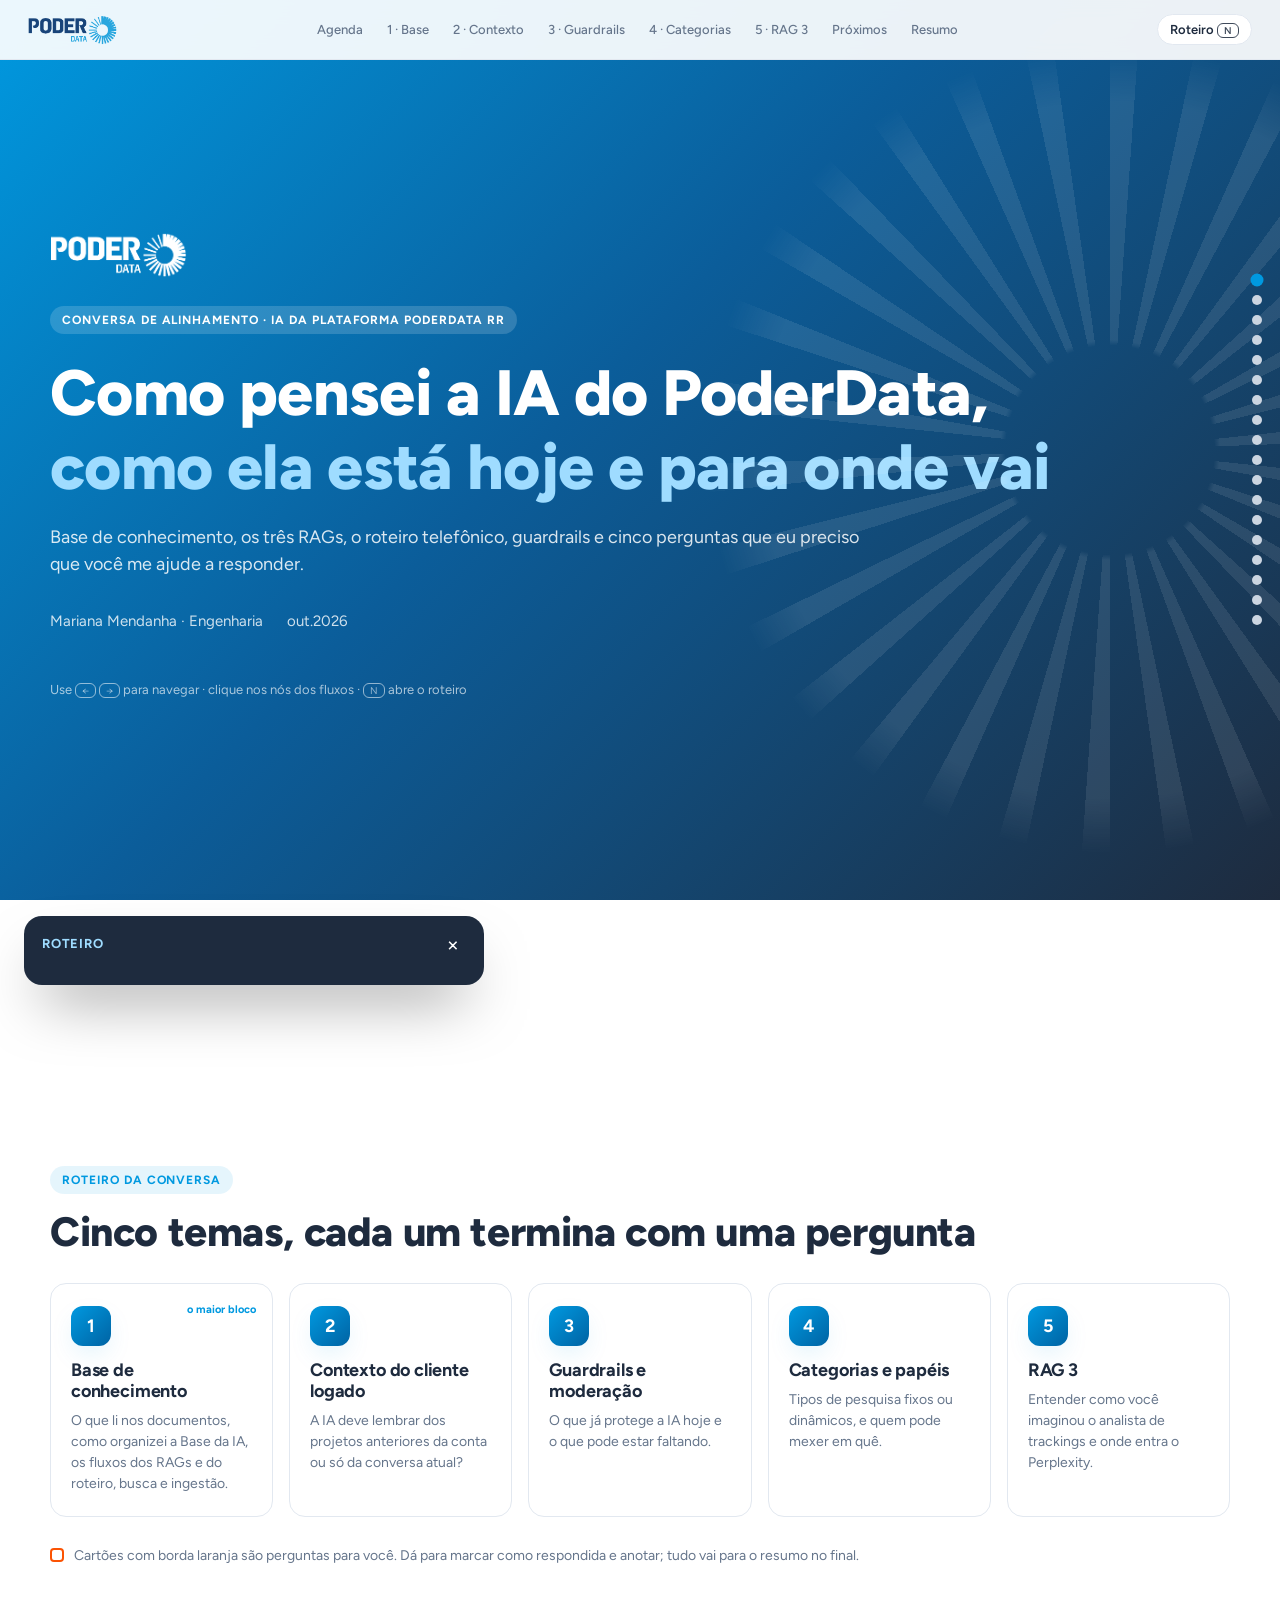
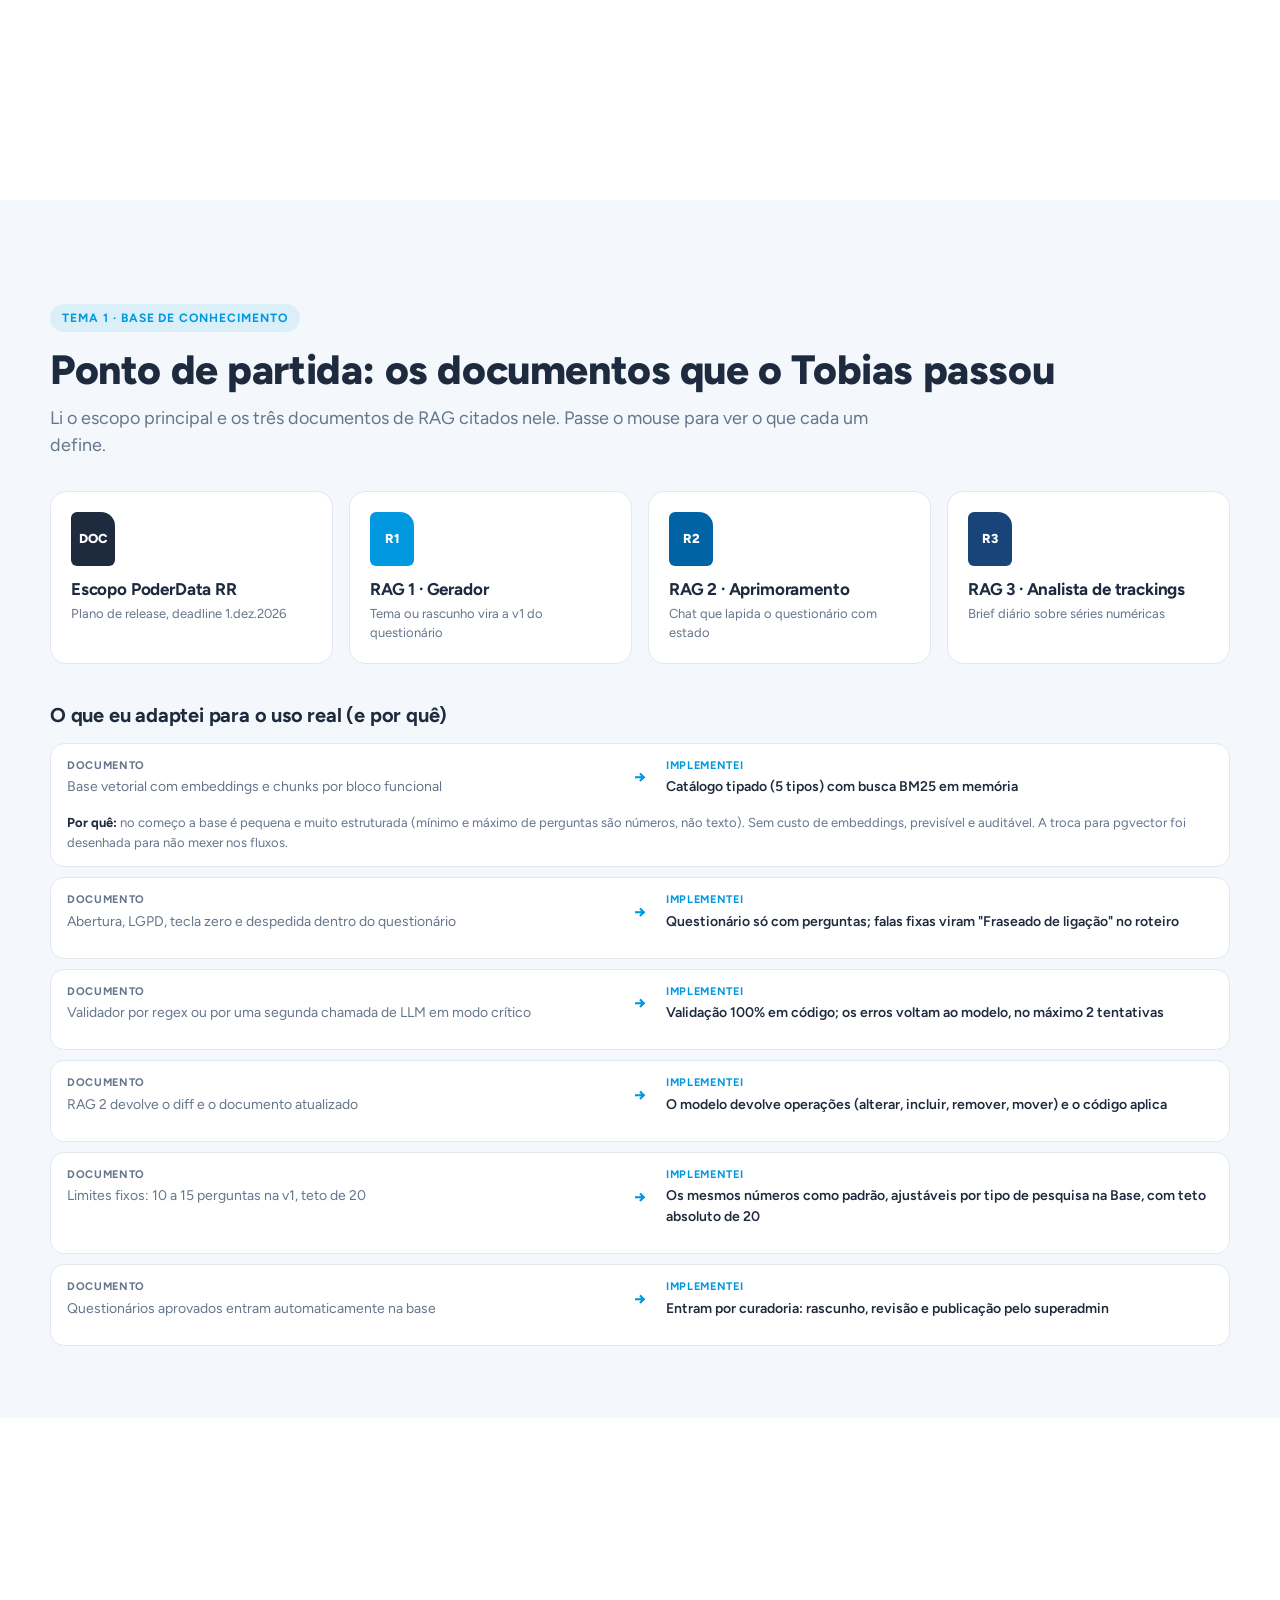
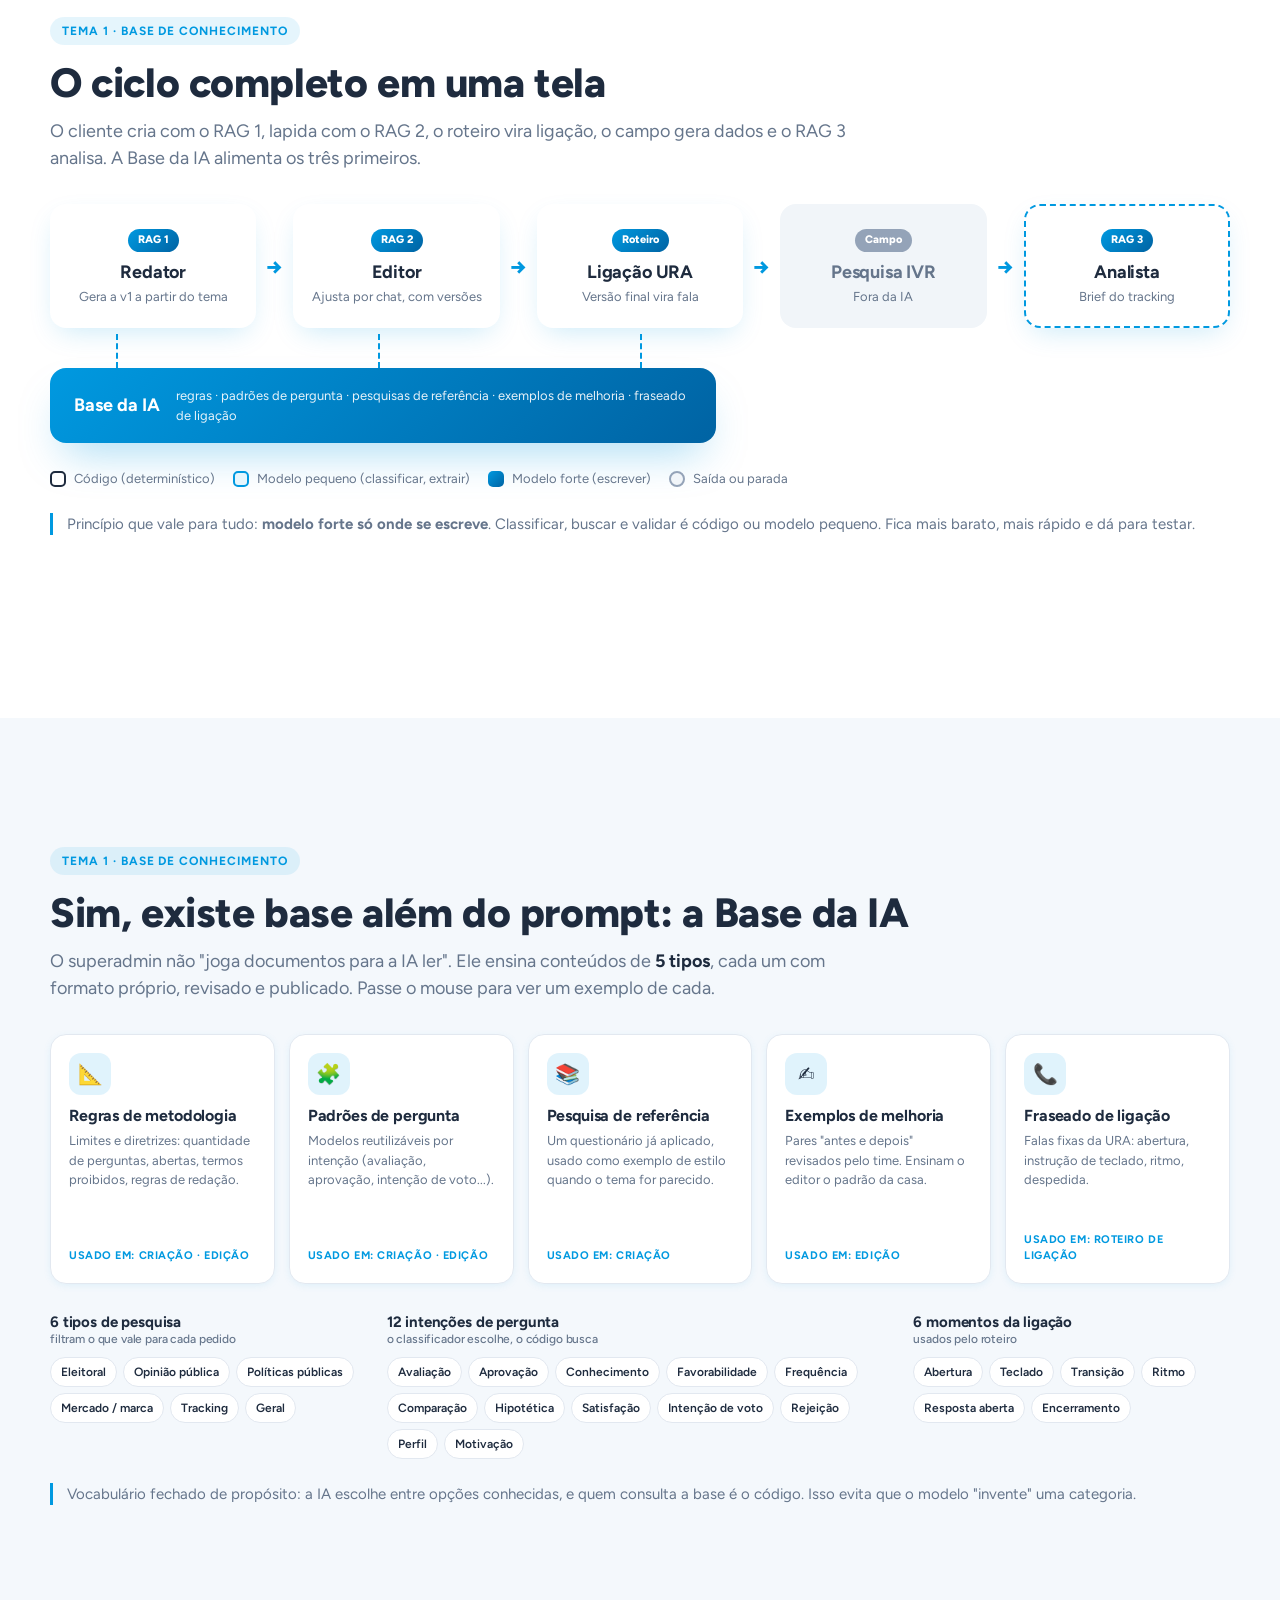
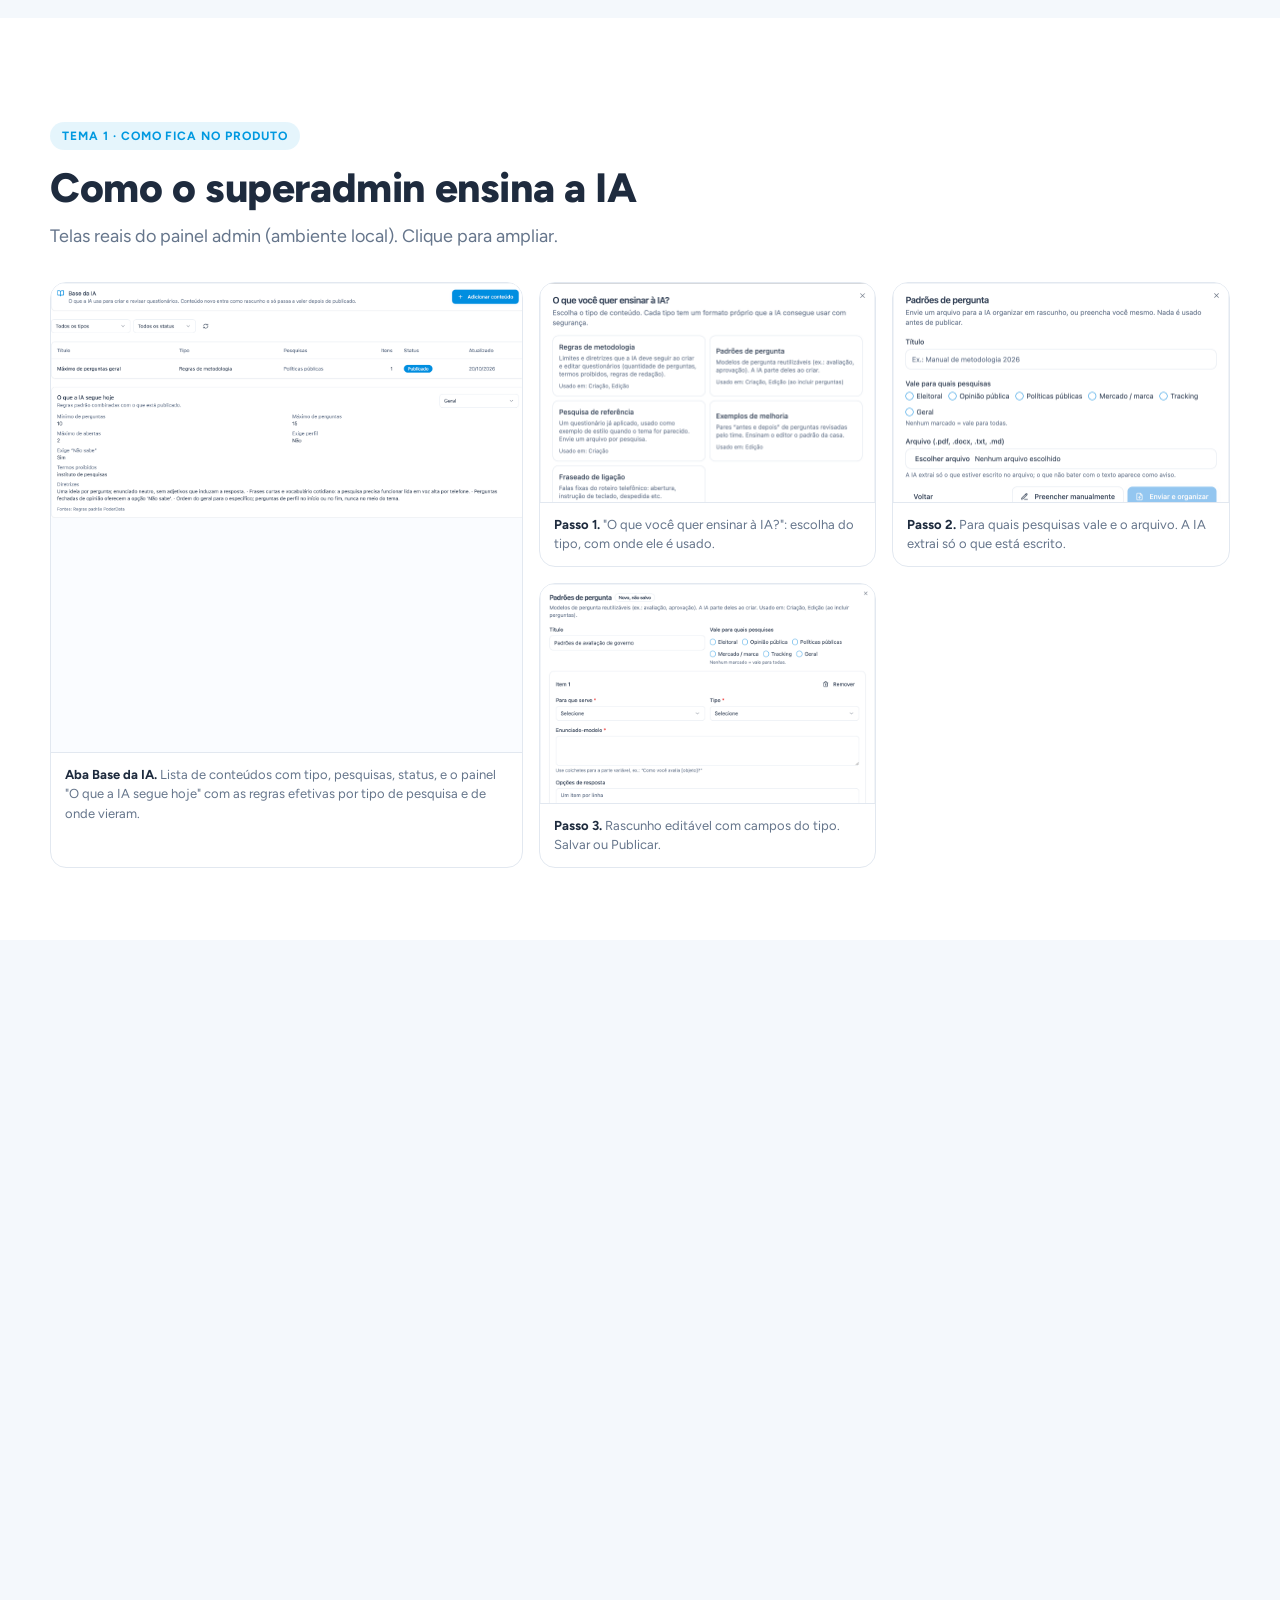
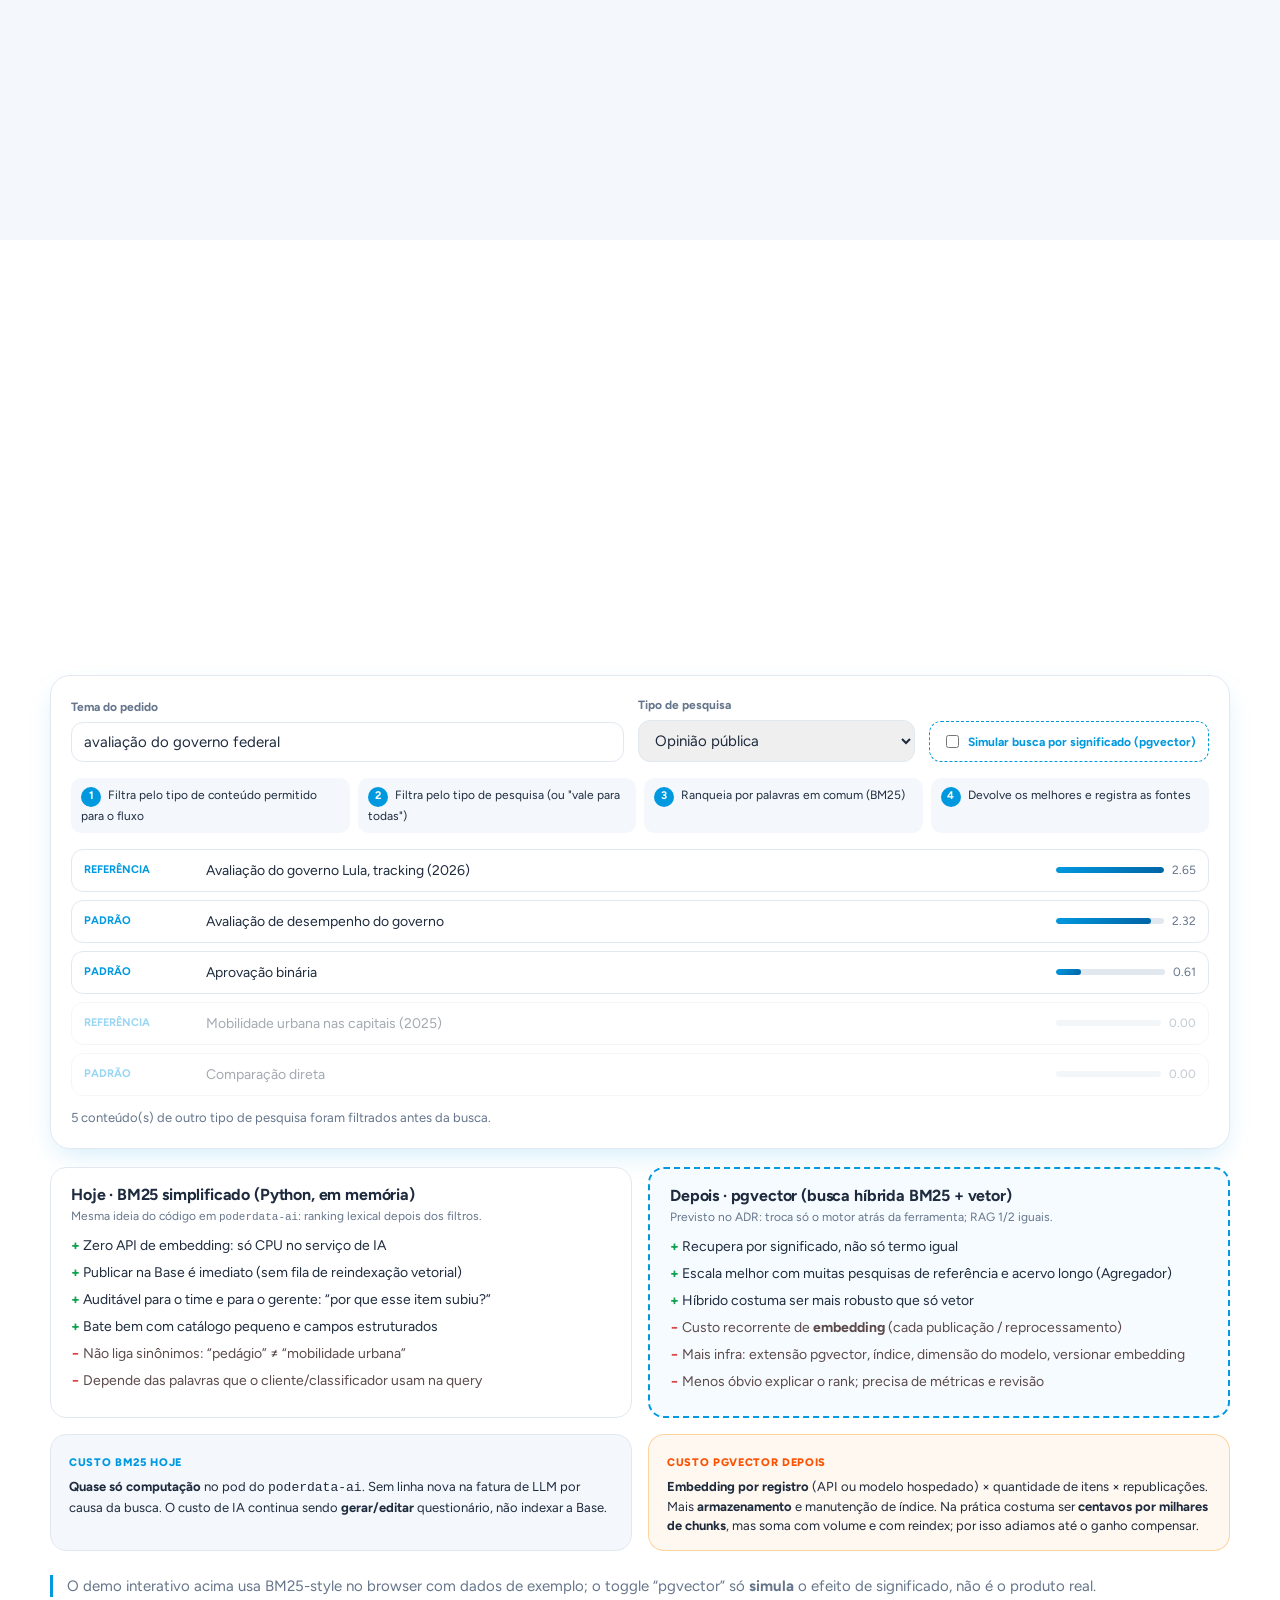
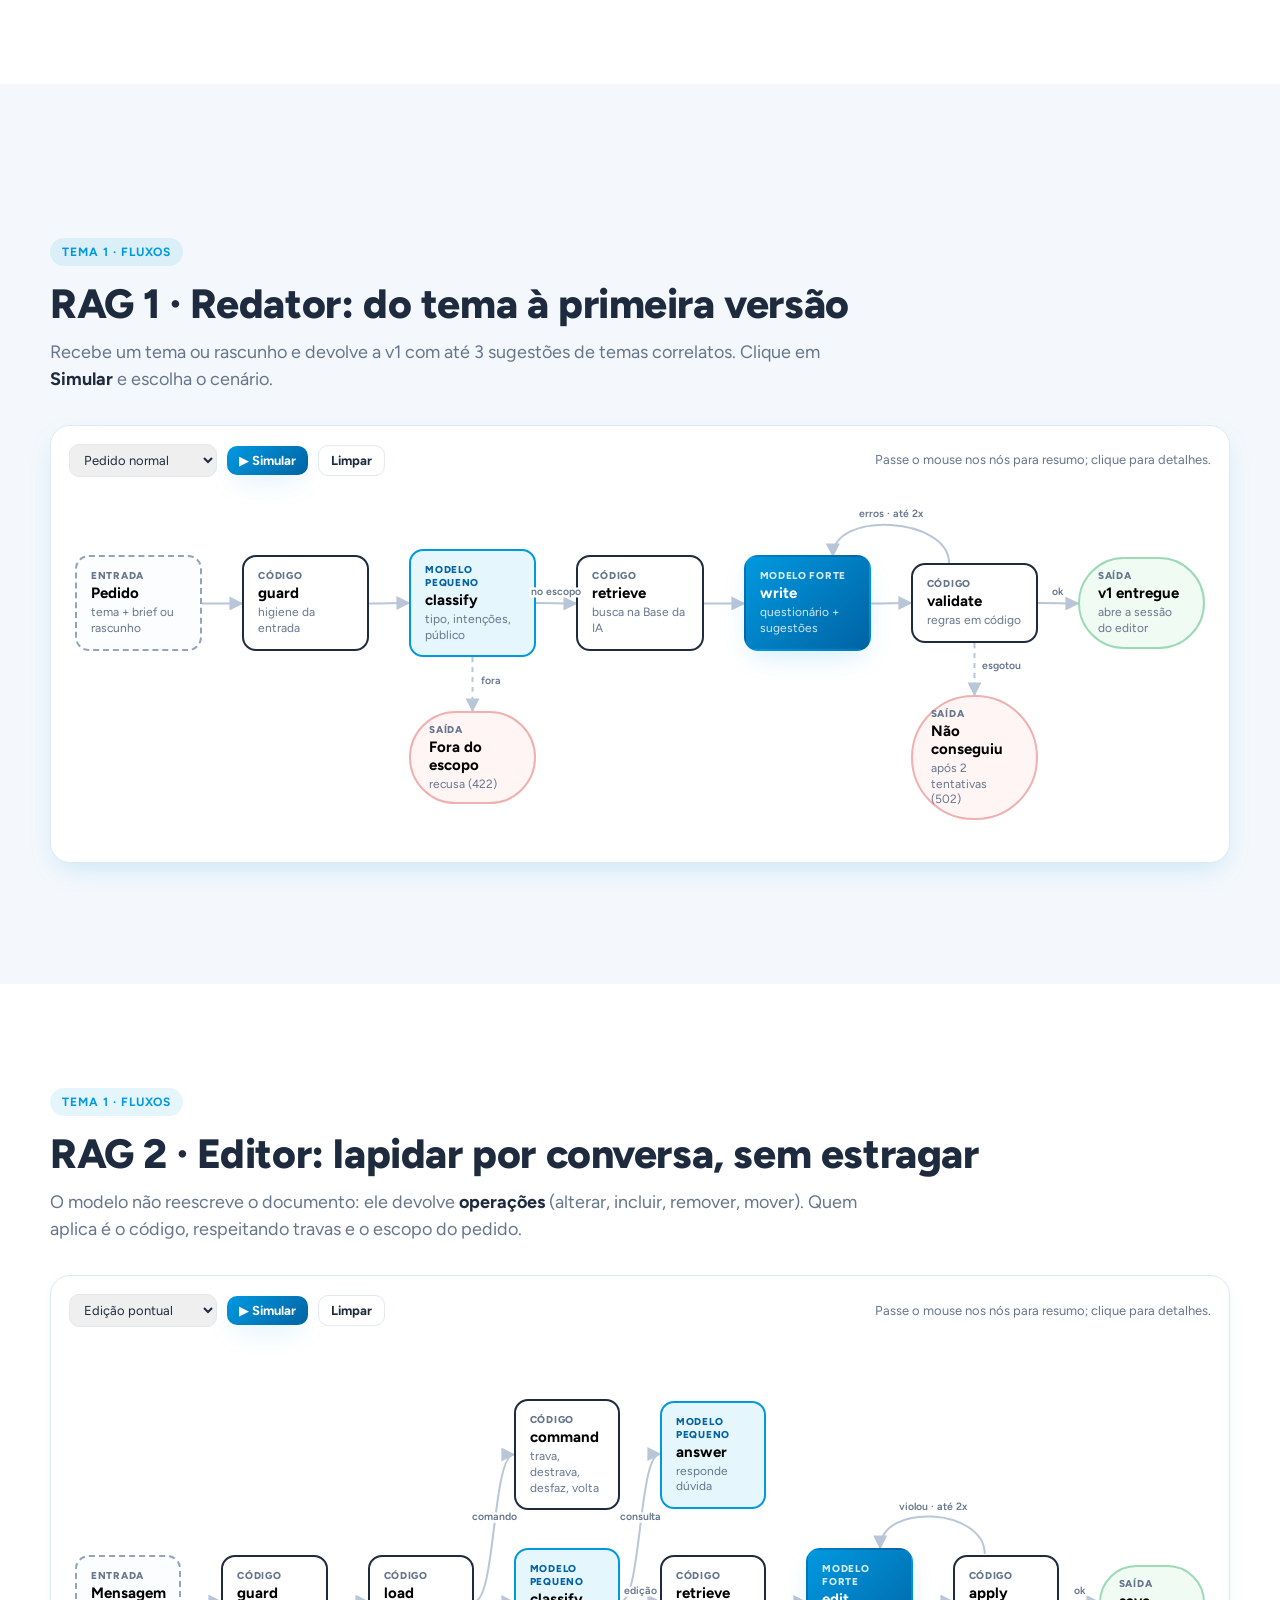
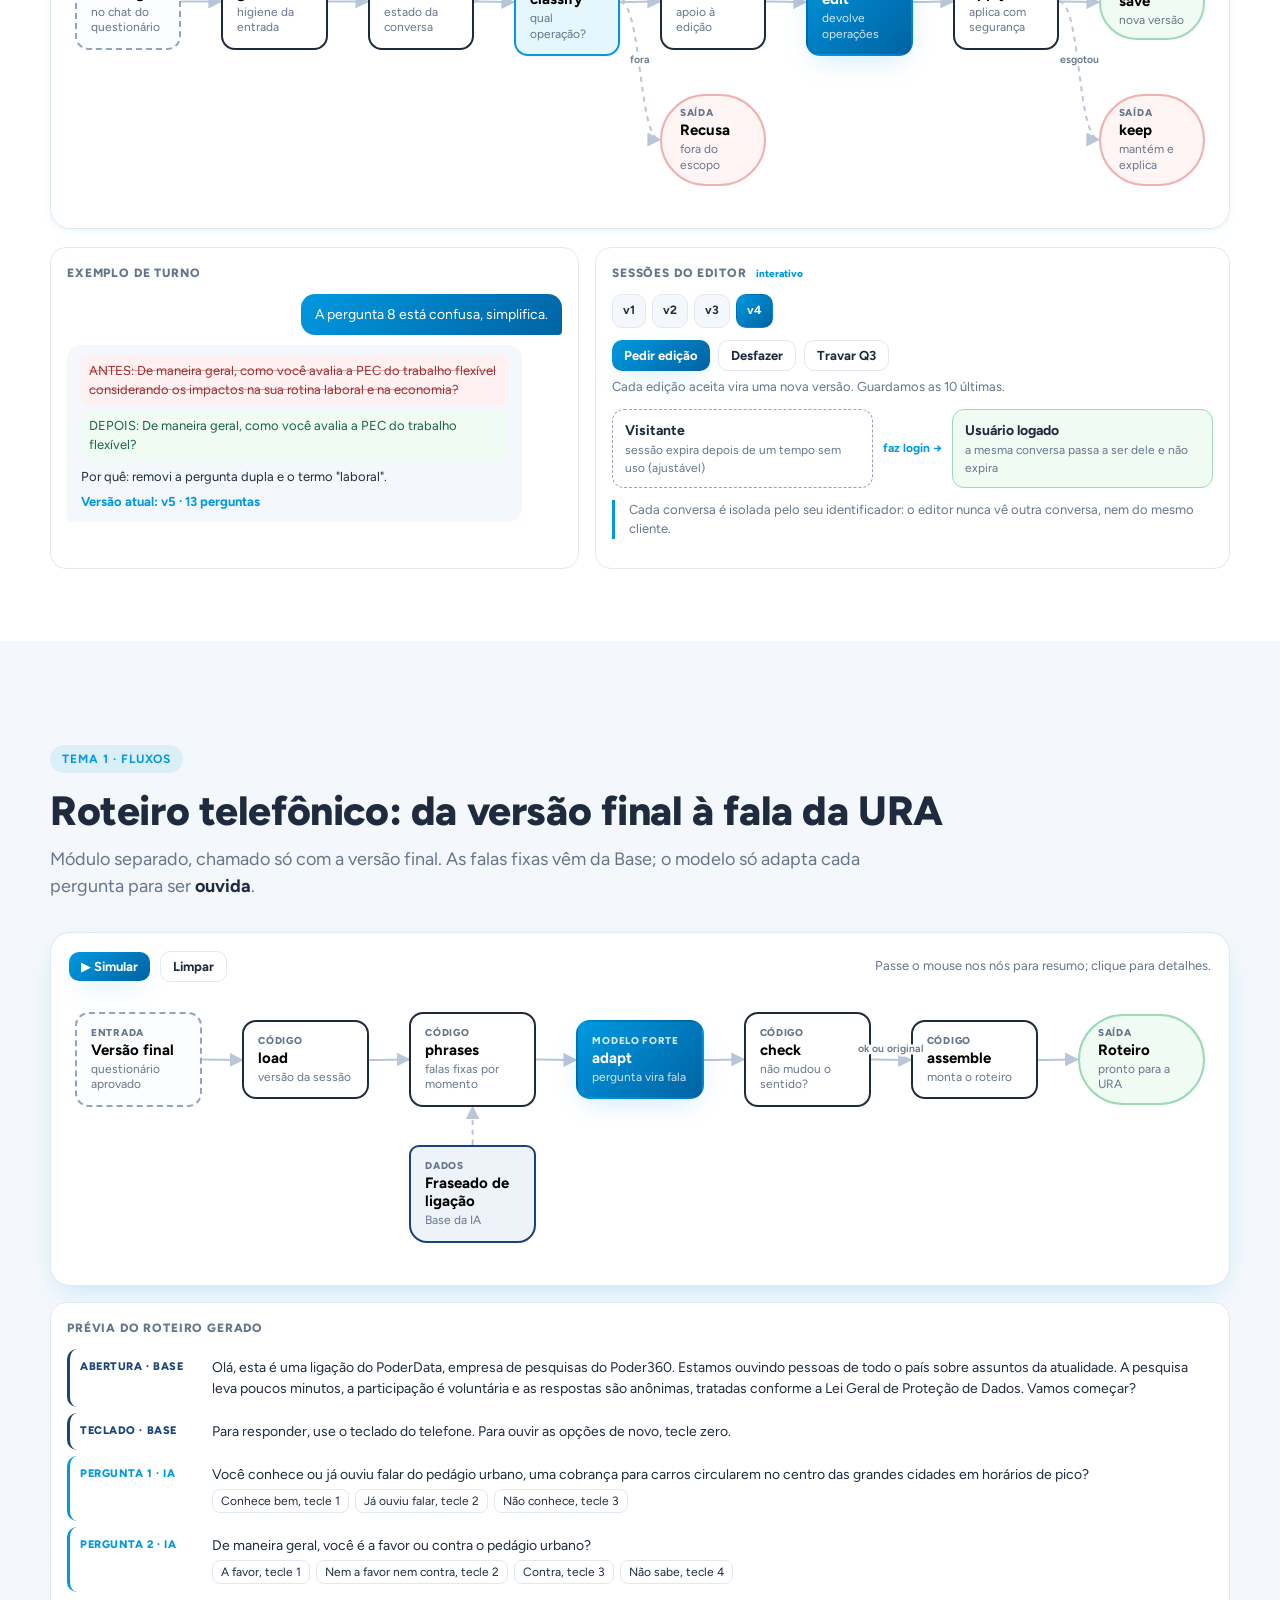
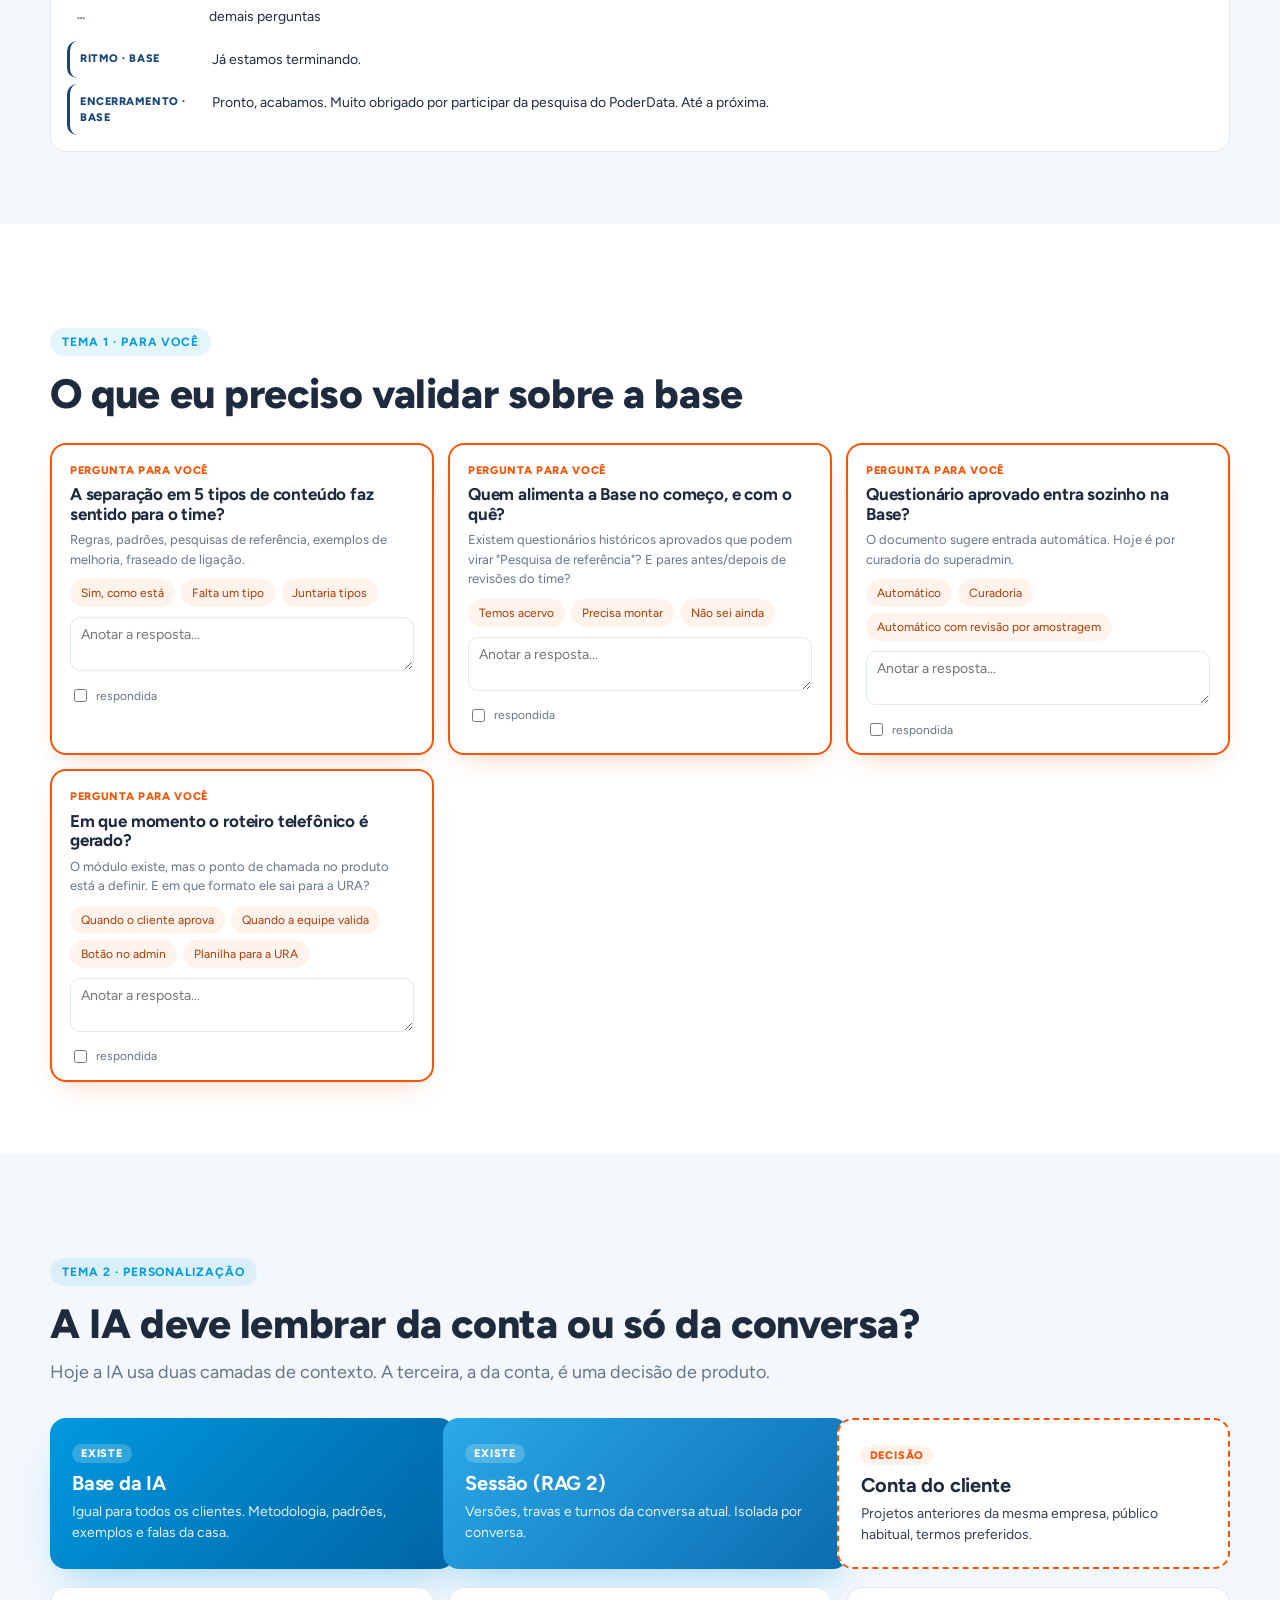
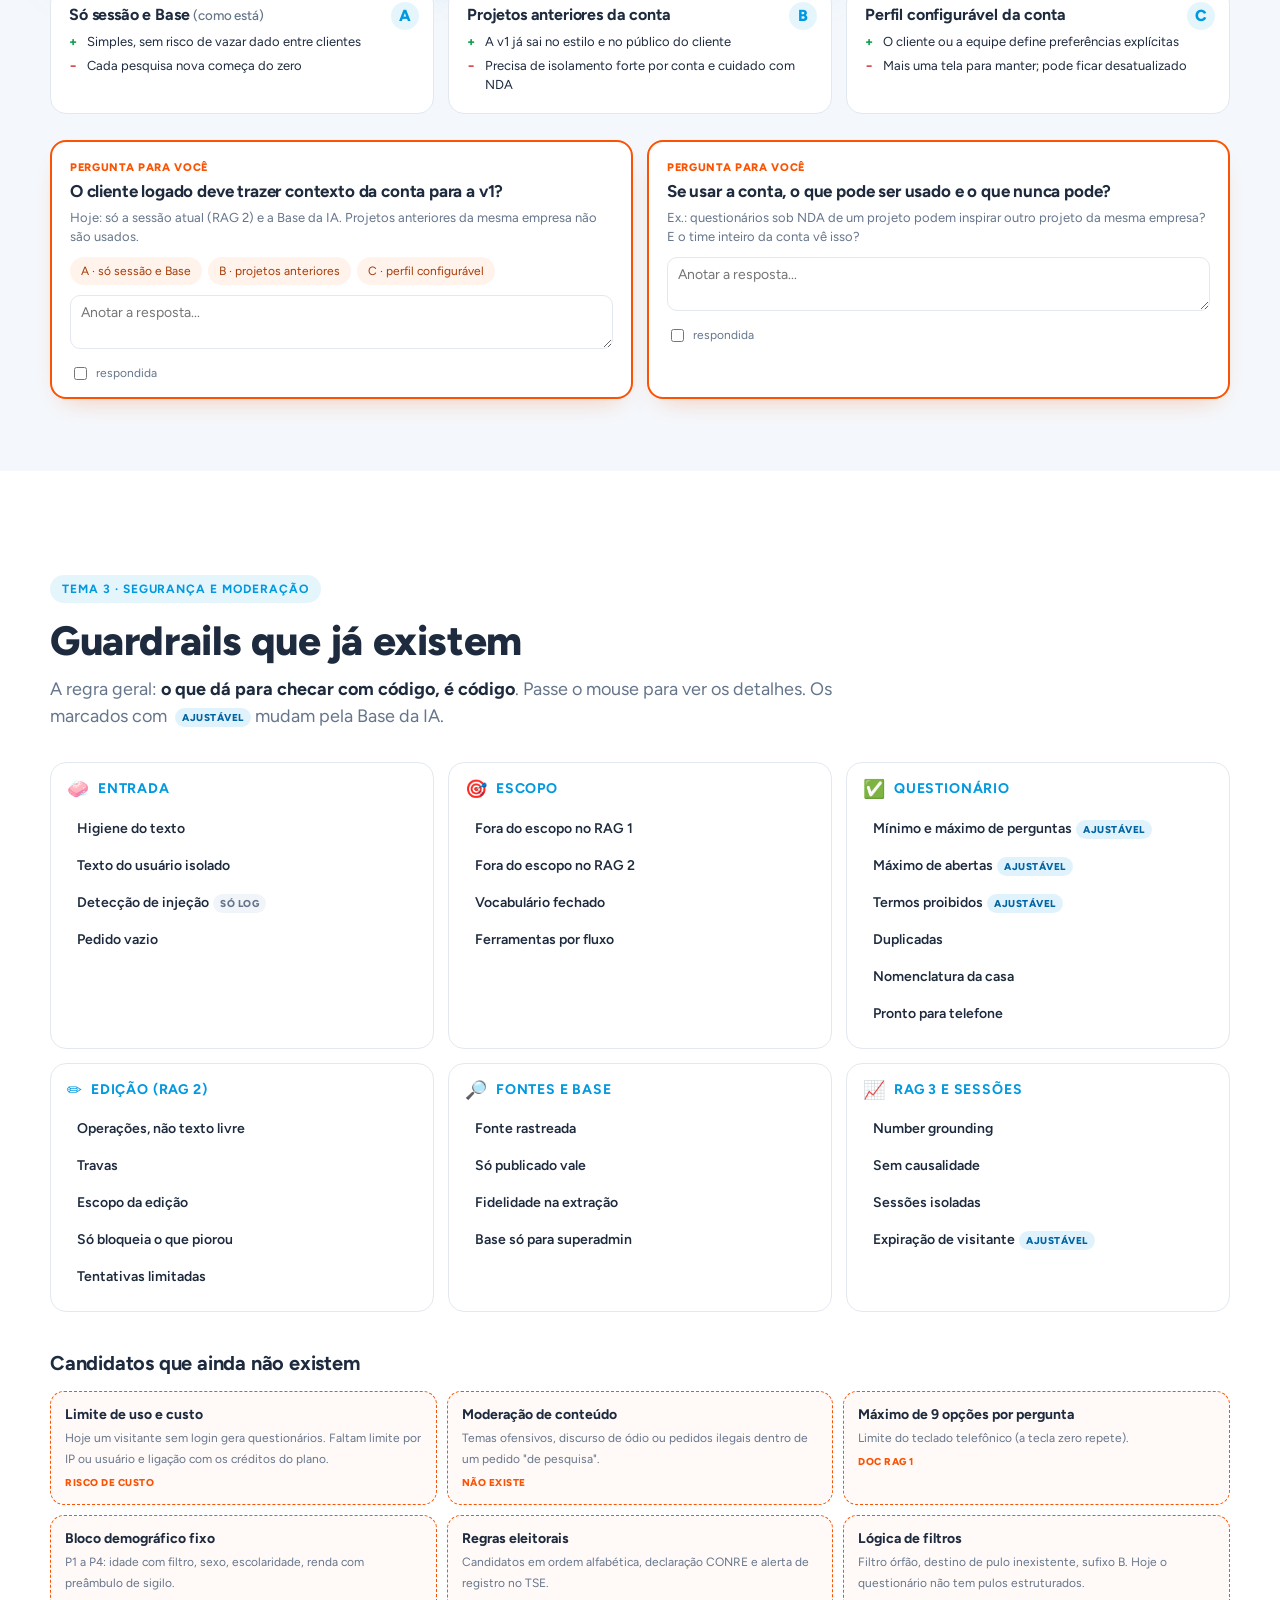
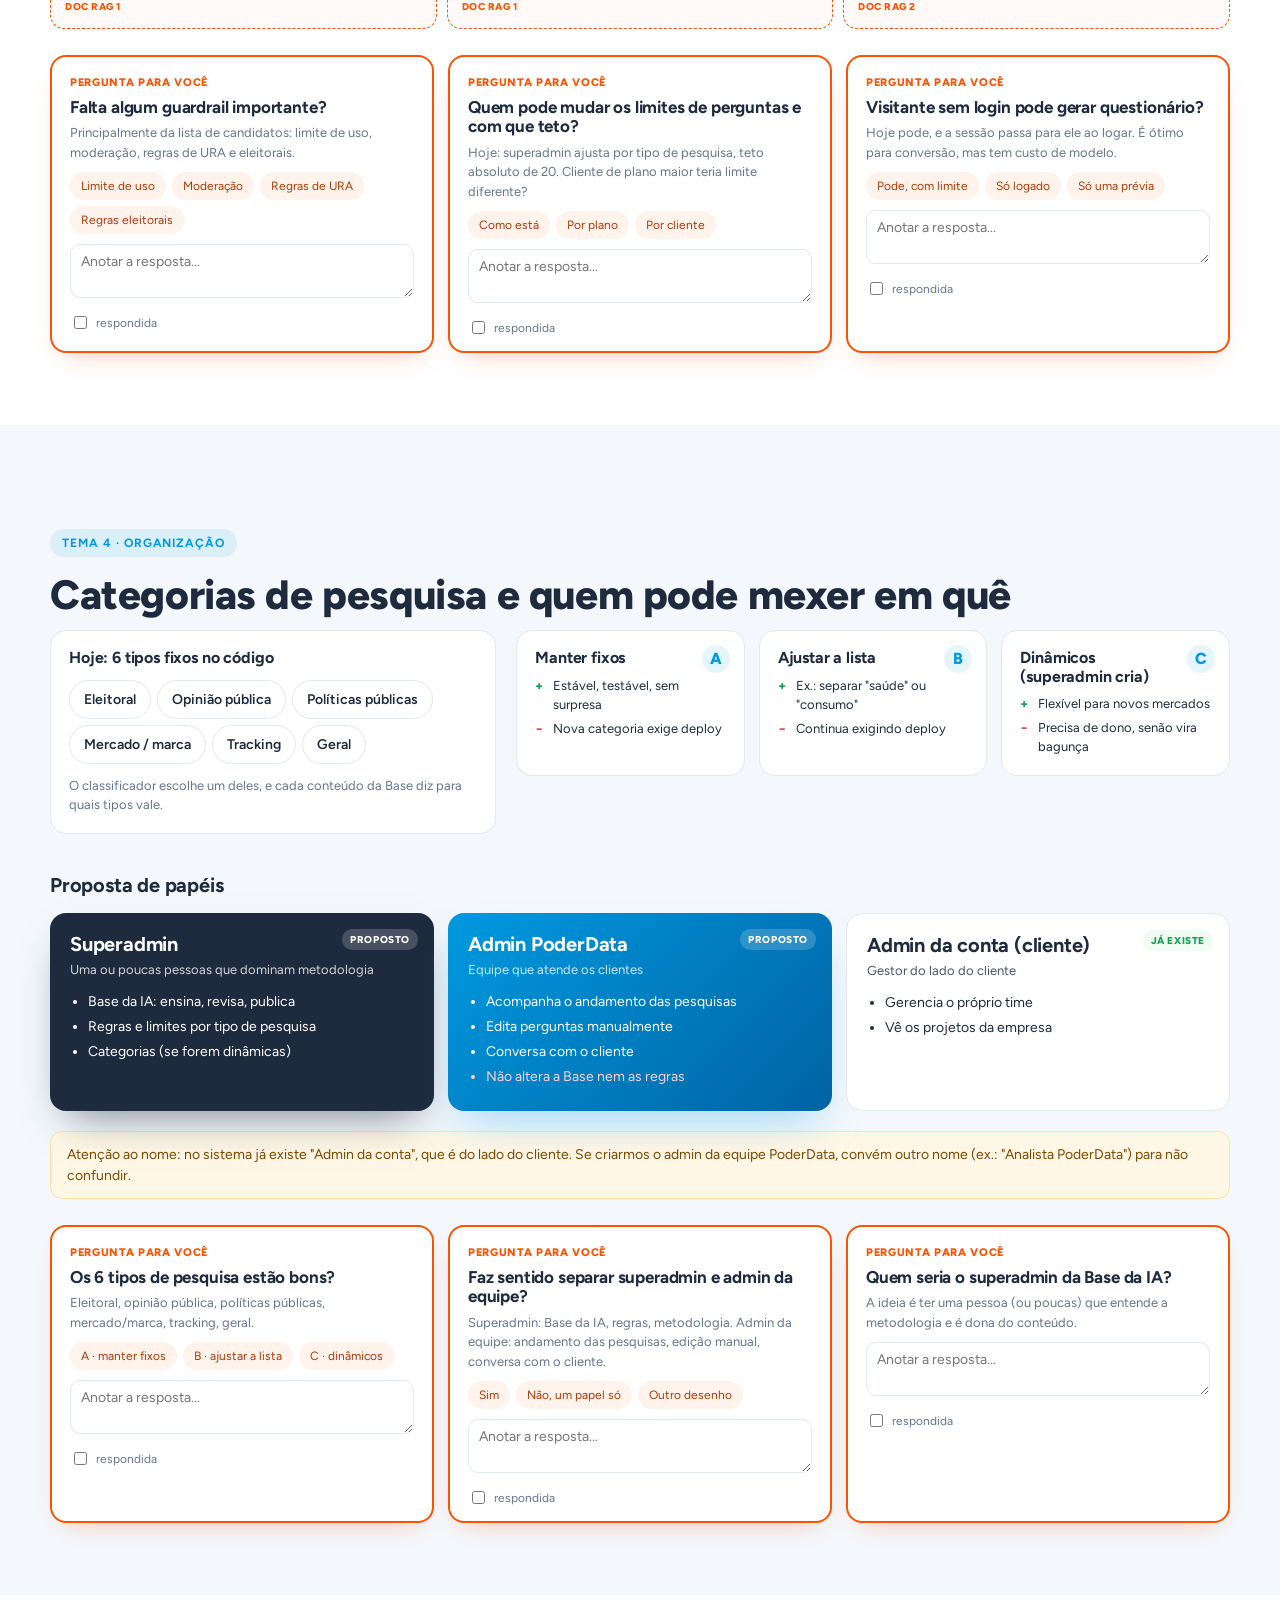
==== index.html @ cd78ae66 "first commit" ====
<!doctype html>
<html lang="pt-BR">
<head>
<meta charset="utf-8" />
<meta name="viewport" content="width=device-width, initial-scale=1" />
<title>IA do PoderData · como pensei, como está, para onde vai</title>
<link rel="preconnect" href="https://fonts.googleapis.com" />
<link rel="preconnect" href="https://fonts.gstatic.com" crossorigin />
<link href="https://fonts.googleapis.com/css2?family=Figtree:wght@400;500;600;700;800&display=swap" rel="stylesheet" />
<link rel="stylesheet" href="styles.css" />
</head>
<body>

<div class="progress"><span id="progressBar"></span></div>

<header class="topbar">
  <a href="#capa" class="brand"><img src="img/poder-data-logo.png" alt="PoderData" /></a>
  <nav class="topnav" id="topnav"></nav>
  <button class="notes-toggle" id="notesToggle" title="Mostrar roteiro de fala (tecla N)">Roteiro <kbd>N</kbd></button>
</header>

<nav class="dots" id="dots" aria-label="Seções"></nav>

<main id="deck">

<!-- ============ CAPA ============ -->
<section id="capa" class="slide hero" data-title="Capa">
  <div class="hero-sunburst" aria-hidden="true"></div>
  <div class="wrap">
    <img class="hero-logo" src="img/poder-data-logo-branca.png" alt="PoderData" />
    <span class="eyebrow light">Conversa de alinhamento · IA da plataforma PoderData RR</span>
    <h1>Como pensei a IA do PoderData,<br /><span>como ela está hoje e para onde vai</span></h1>
    <p class="lead light">Base de conhecimento, os três RAGs, o roteiro telefônico, guardrails e cinco perguntas que eu preciso que você me ajude a responder.</p>
    <div class="hero-meta">
      <span>Mariana Mendanha · Engenharia</span>
      <span>out.2026</span>
    </div>
    <div class="hero-hint">Use <kbd>←</kbd> <kbd>→</kbd> para navegar · clique nos nós dos fluxos · <kbd>N</kbd> abre o roteiro</div>
  </div>
  <aside class="notes">
    <p>Abrir agradecendo o tempo. Combinar o formato: eu explico e, nos cartões laranja, paro e pergunto.</p>
    <p>"A ideia não é só mostrar o que fiz, é sair daqui com decisões em cinco pontos onde eu ainda tenho dúvida."</p>
  </aside>
</section>

<!-- ============ AGENDA ============ -->
<section id="agenda" class="slide" data-title="Agenda">
  <div class="wrap">
    <span class="eyebrow">Roteiro da conversa</span>
    <h2>Cinco temas, cada um termina com uma pergunta</h2>
    <div class="agenda-grid">
      <a class="agenda-card" href="#documentos"><b>1</b><h3>Base de conhecimento</h3><p>O que li nos documentos, como organizei a Base da IA, os fluxos dos RAGs e do roteiro, busca e ingestão.</p><span class="tag">o maior bloco</span></a>
      <a class="agenda-card" href="#contexto"><b>2</b><h3>Contexto do cliente logado</h3><p>A IA deve lembrar dos projetos anteriores da conta ou só da conversa atual?</p></a>
      <a class="agenda-card" href="#guardrails"><b>3</b><h3>Guardrails e moderação</h3><p>O que já protege a IA hoje e o que pode estar faltando.</p></a>
      <a class="agenda-card" href="#categorias"><b>4</b><h3>Categorias e papéis</h3><p>Tipos de pesquisa fixos ou dinâmicos, e quem pode mexer em quê.</p></a>
      <a class="agenda-card" href="#rag3"><b>5</b><h3>RAG 3</h3><p>Entender como você imaginou o analista de trackings e onde entra o Perplexity.</p></a>
    </div>
    <div class="legend-q"><span class="qdot"></span> Cartões com borda laranja são perguntas para você. Dá para marcar como respondida e anotar; tudo vai para o resumo no final.</div>
  </div>
  <aside class="notes">
    <p>"Vou começar pelo tema 1 porque ele explica todo o resto: depois que você entender como a Base da IA funciona, as outras perguntas ficam mais concretas."</p>
  </aside>
</section>

<!-- ============ 1. DOCUMENTOS ============ -->
<section id="documentos" class="slide alt" data-title="1 · Ponto de partida">
  <div class="wrap">
    <span class="eyebrow">Tema 1 · Base de conhecimento</span>
    <h2>Ponto de partida: os documentos que o Tobias passou</h2>
    <p class="lead">Li o escopo principal e os três documentos de RAG citados nele. Passe o mouse para ver o que cada um define.</p>
    <div class="docs-grid">
      <article class="doc-card" tabindex="0">
        <div class="doc-icon">DOC</div>
        <h3>Escopo PoderData RR</h3>
        <p class="doc-sub">Plano de release, deadline 1.dez.2026</p>
        <ul class="doc-more">
          <li>A plataforma é a casca; os RAGs são o cérebro</li>
          <li>10 a 15 perguntas na v1, teto de 20</li>
          <li>"empresa de pesquisas", nunca "instituto"</li>
          <li>IA nunca calcula no tracking</li>
        </ul>
      </article>
      <article class="doc-card" tabindex="0">
        <div class="doc-icon r1">R1</div>
        <h3>RAG 1 · Gerador</h3>
        <p class="doc-sub">Tema ou rascunho vira a v1 do questionário</p>
        <ul class="doc-more">
          <li>Classificador, retrieval, geração, validação</li>
          <li>Chunks A a G: abertura, demográficas, templates, lógica, fechamento, eleitoral</li>
          <li>Sugestões de temas correlatos ("sacadas")</li>
        </ul>
      </article>
      <article class="doc-card" tabindex="0">
        <div class="doc-icon r2">R2</div>
        <h3>RAG 2 · Aprimoramento</h3>
        <p class="doc-sub">Chat que lapida o questionário com estado</p>
        <ul class="doc-more">
          <li>Modos: pontual, estrutural, recriação, consulta</li>
          <li>Versões, travas, "desfaz", 10 últimas versões</li>
          <li>Regra 17: nada muda fora do escopo pedido</li>
        </ul>
      </article>
      <article class="doc-card" tabindex="0">
        <div class="doc-icon r3">R3</div>
        <h3>RAG 3 · Analista de trackings</h3>
        <p class="doc-sub">Brief diário sobre séries numéricas</p>
        <ul class="doc-more">
          <li>Motor estatístico em código, janelas 3/7/30/90 dias</li>
          <li>Agregador de 30 anos + Perplexity condicional</li>
          <li>Number grounding e disciplina causal</li>
        </ul>
      </article>
    </div>

    <h3 class="sub">O que eu adaptei para o uso real (e por quê)</h3>
    <div class="adapt-list" id="adaptList"></div>
  </div>
  <aside class="notes">
    <p>"Os documentos são muito bons como especificação de comportamento. O que eu fiz foi traduzir para algo que dá para operar no dia a dia."</p>
    <p>Abrir 2 ou 3 linhas da lista de adaptações, principalmente: catálogo tipado em vez de base vetorial, e o roteiro separado do questionário.</p>
  </aside>
</section>

<!-- ============ VISÃO GERAL ============ -->
<section id="visao" class="slide" data-title="1 · Visão geral">
  <div class="wrap">
    <span class="eyebrow">Tema 1 · Base de conhecimento</span>
    <h2>O ciclo completo em uma tela</h2>
    <p class="lead">O cliente cria com o RAG 1, lapida com o RAG 2, o roteiro vira ligação, o campo gera dados e o RAG 3 analisa. A Base da IA alimenta os três primeiros.</p>
    <div class="cycle">
      <a class="cycle-step" href="#rag1" style="--i:0"><span class="cs-num">RAG 1</span><h4>Redator</h4><p>Gera a v1 a partir do tema</p></a>
      <span class="cycle-arrow">→</span>
      <a class="cycle-step" href="#rag2" style="--i:1"><span class="cs-num">RAG 2</span><h4>Editor</h4><p>Ajusta por chat, com versões</p></a>
      <span class="cycle-arrow">→</span>
      <a class="cycle-step" href="#roteiro" style="--i:2"><span class="cs-num">Roteiro</span><h4>Ligação URA</h4><p>Versão final vira fala</p></a>
      <span class="cycle-arrow">→</span>
      <div class="cycle-step muted" style="--i:3"><span class="cs-num">Campo</span><h4>Pesquisa IVR</h4><p>Fora da IA</p></div>
      <span class="cycle-arrow">→</span>
      <a class="cycle-step dashed" href="#rag3" style="--i:4"><span class="cs-num">RAG 3</span><h4>Analista</h4><p>Brief do tracking</p></a>
    </div>
    <div class="cycle-base">
      <div class="cb-line"><span></span><span></span><span></span></div>
      <a class="cb-box" href="#base">
        <b>Base da IA</b>
        <span>regras · padrões de pergunta · pesquisas de referência · exemplos de melhoria · fraseado de ligação</span>
      </a>
    </div>
    <div class="legend">
      <span><i class="lg code"></i> Código (determinístico)</span>
      <span><i class="lg small"></i> Modelo pequeno (classificar, extrair)</span>
      <span><i class="lg strong"></i> Modelo forte (escrever)</span>
      <span><i class="lg end"></i> Saída ou parada</span>
    </div>
    <p class="hint">Princípio que vale para tudo: <b>modelo forte só onde se escreve</b>. Classificar, buscar e validar é código ou modelo pequeno. Fica mais barato, mais rápido e dá para testar.</p>
  </div>
  <aside class="notes">
    <p>"Se for para guardar uma imagem, é essa." Passar o mouse em cada etapa.</p>
    <p>Reforçar que o RAG 3 está tracejado porque é o que ainda está menos definido, e vamos falar dele no fim.</p>
  </aside>
</section>

<!-- ============ BASE DA IA ============ -->
<section id="base" class="slide alt" data-title="1 · Base da IA">
  <div class="wrap">
    <span class="eyebrow">Tema 1 · Base de conhecimento</span>
    <h2>Sim, existe base além do prompt: a Base da IA</h2>
    <p class="lead">O superadmin não "joga documentos para a IA ler". Ele ensina conteúdos de <b>5 tipos</b>, cada um com formato próprio, revisado e publicado. Passe o mouse para ver um exemplo de cada.</p>

    <div class="kinds" id="kinds"></div>

    <div class="tax">
      <div class="tax-col">
        <h4>6 tipos de pesquisa <small>filtram o que vale para cada pedido</small></h4>
        <div class="chips" id="chipsTypes"></div>
      </div>
      <div class="tax-col">
        <h4>12 intenções de pergunta <small>o classificador escolhe, o código busca</small></h4>
        <div class="chips" id="chipsIntents"></div>
      </div>
      <div class="tax-col">
        <h4>6 momentos da ligação <small>usados pelo roteiro</small></h4>
        <div class="chips" id="chipsSlots"></div>
      </div>
    </div>
    <p class="hint">Vocabulário fechado de propósito: a IA escolhe entre opções conhecidas, e quem consulta a base é o código. Isso evita que o modelo "invente" uma categoria.</p>
  </div>
  <aside class="notes">
    <p>"Respondendo direto à pergunta 1 do documento: tem base além do prompt, sim. São cinco tipos." Passar por cada cartão.</p>
    <p>Destacar: tudo funciona mesmo com a Base vazia, porque há regras e padrões padrão versionados no código. O que for publicado sobrepõe.</p>
  </aside>
</section>

<!-- ============ TELAS ============ -->
<section id="telas" class="slide" data-title="1 · Telas">
  <div class="wrap">
    <span class="eyebrow">Tema 1 · Como fica no produto</span>
    <h2>Como o superadmin ensina a IA</h2>
    <p class="lead">Telas reais do painel admin (ambiente local). Clique para ampliar.</p>
    <div class="shots">
      <figure class="shot big" data-full="img/base-ia.png">
        <img src="img/base-ia.png" alt="Aba Base da IA no painel admin" />
        <figcaption><b>Aba Base da IA.</b> Lista de conteúdos com tipo, pesquisas, status, e o painel "O que a IA segue hoje" com as regras efetivas por tipo de pesquisa e de onde vieram.</figcaption>
      </figure>
      <figure class="shot" data-full="img/dialog-ensinar.png">
        <img src="img/dialog-ensinar.png" alt="Diálogo O que você quer ensinar à IA" />
        <figcaption><b>Passo 1.</b> "O que você quer ensinar à IA?": escolha do tipo, com onde ele é usado.</figcaption>
      </figure>
      <figure class="shot" data-full="img/dialog-upload.png">
        <img src="img/dialog-upload.png" alt="Passo de upload" />
        <figcaption><b>Passo 2.</b> Para quais pesquisas vale e o arquivo. A IA extrai só o que está escrito.</figcaption>
      </figure>
      <figure class="shot" data-full="img/dialog-editor.png">
        <img src="img/dialog-editor.png" alt="Editor de rascunho" />
        <figcaption><b>Passo 3.</b> Rascunho editável com campos do tipo. Salvar ou Publicar.</figcaption>
      </figure>
    </div>
  </div>
  <aside class="notes">
    <p>Mostrar que "O que a IA segue hoje" é a resposta para "por que a IA fez isso?": mostra a regra efetiva e a fonte.</p>
    <p>No exemplo publicado, "Máximo de perguntas geral" vale só para Políticas públicas: é assim que se ajusta o limite por tipo.</p>
  </aside>
</section>

<!-- ============ INGESTÃO ============ -->
<section id="ingestao" class="slide alt" data-title="1 · Ingestão">
  <div class="wrap">
    <span class="eyebrow">Tema 1 · Como entra conteúdo novo</span>
    <h2>Ingestão: do arquivo ao conteúdo publicado</h2>
    <p class="lead">Nada entra direto. Todo conteúdo vira rascunho, passa por revisão e só vale depois de publicado. Clique em <b>Simular</b> ou em qualquer etapa.</p>
    <div class="flow-shell" data-flow="ingest"></div>
  </div>
  <aside class="notes">
    <p>"A parte que eu mais quis proteger é a fidelidade: a IA ajuda a organizar o arquivo, mas não pode inventar regra. Se o texto extraído não bate com o original, vira aviso."</p>
    <p>Publicar troca os registros do documento numa transação só: não existe momento em que metade da regra nova está valendo.</p>
  </aside>
</section>

<!-- ============ BUSCA ============ -->
<section id="busca" class="slide" data-title="1 · Busca">
  <div class="wrap">
    <span class="eyebrow">Tema 1 · Como a IA encontra o conteúdo</span>
    <h2>Busca hoje (BM25) e amanhã (pgvector)</h2>
    <p class="lead">Antes de ranquear, o código já reduz o catálogo: tipo de conteúdo (o que o RAG pode ver) + tipo de pesquisa. Só então entra BM25 ou, no futuro, busca híbrida.</p>

    <div class="why-bm25">
      <h3>Por que BM25 faz sentido <em>hoje</em></h3>
      <p>A Base não é um depósito gigante de PDFs: são <b>dezenas a poucas centenas</b> de registros <b>tipados</b> (regra, padrão, estudo…). Metodologia já vem como números e listas, não como “texto parecido”. Com pouco volume e filtro forte, busca por palavra é <b>rápida, barata e explicável</b> (“achou porque bateu nestes termos”). Vetor entra quando o catálogo crescer e precisarmos de <b>sinônimo e significado</b>, sem refazer os fluxos dos RAGs.</p>
    </div>

    <div class="search-demo">
      <div class="sd-controls">
        <label>Tema do pedido <input id="sdQuery" value="avaliação do governo federal" /></label>
        <label>Tipo de pesquisa
          <select id="sdType"></select>
        </label>
        <label class="sd-toggle"><input type="checkbox" id="sdVector" /> <span>Simular busca por significado (pgvector)</span></label>
      </div>
      <div class="sd-pipeline">
        <div class="sd-stage"><b>1</b> Filtra pelo tipo de conteúdo permitido para o fluxo</div>
        <div class="sd-stage"><b>2</b> Filtra pelo tipo de pesquisa (ou "vale para todas")</div>
        <div class="sd-stage"><b>3</b> <span id="sdRankLabel">Ranqueia por palavras em comum (BM25)</span></div>
        <div class="sd-stage"><b>4</b> Devolve os melhores e registra as fontes</div>
      </div>
      <ol class="sd-results" id="sdResults"></ol>
      <p class="sd-tip" id="sdTip"></p>
    </div>

    <div class="compare">
      <div class="cmp-col">
        <h4>Hoje · BM25 simplificado (Python, em memória)</h4>
        <p class="cmp-sub">Mesma ideia do código em <code>poderdata-ai</code>: ranking lexical depois dos filtros.</p>
        <ul class="pc-list">
          <li class="pro">Zero API de embedding: só CPU no serviço de IA</li>
          <li class="pro">Publicar na Base é imediato (sem fila de reindexação vetorial)</li>
          <li class="pro">Auditável para o time e para o gerente: “por que esse item subiu?”</li>
          <li class="pro">Bate bem com catálogo pequeno e campos estruturados</li>
          <li class="con">Não liga sinônimos: “pedágio” ≠ “mobilidade urbana”</li>
          <li class="con">Depende das palavras que o cliente/classificador usam na query</li>
        </ul>
      </div>
      <div class="cmp-col future">
        <h4>Depois · pgvector (busca híbrida BM25 + vetor)</h4>
        <p class="cmp-sub">Previsto no ADR: troca só o motor atrás da ferramenta; RAG 1/2 iguais.</p>
        <ul class="pc-list">
          <li class="pro">Recupera por significado, não só termo igual</li>
          <li class="pro">Escala melhor com muitas pesquisas de referência e acervo longo (Agregador)</li>
          <li class="pro">Híbrido costuma ser mais robusto que só vetor</li>
          <li class="con">Custo recorrente de <b>embedding</b> (cada publicação / reprocessamento)</li>
          <li class="con">Mais infra: extensão pgvector, índice, dimensão do modelo, versionar embedding</li>
          <li class="con">Menos óbvio explicar o rank; precisa de métricas e revisão</li>
        </ul>
      </div>
    </div>

    <div class="cost-row">
      <div class="cost-card">
        <span class="cost-tag">Custo BM25 hoje</span>
        <p><b>Quase só computação</b> no pod do <code>poderdata-ai</code>. Sem linha nova na fatura de LLM por causa da busca. O custo de IA continua sendo <b>gerar/editar</b> questionário, não indexar a Base.</p>
      </div>
      <div class="cost-card alt">
        <span class="cost-tag">Custo pgvector depois</span>
        <p><b>Embedding por registro</b> (API ou modelo hospedado) × quantidade de itens × republicações. Mais <b>armazenamento</b> e manutenção de índice. Na prática costuma ser <b>centavos por milhares de chunks</b>, mas soma com volume e com reindex; por isso adiamos até o ganho compensar.</p>
      </div>
    </div>
    <p class="hint">O demo interativo acima usa BM25-style no browser com dados de exemplo; o toggle “pgvector” só <b>simula</b> o efeito de significado, não é o produto real.</p>
  </div>
  <aside class="notes">
    <p>Demo: “pedágio urbano” sem vetor → vazio ou fraco; com toggle → mobilidade. Reforçar que custo não é o único motivo: volume pequeno + tipagem + explicabilidade.</p>
    <p>“Não é que vetor seja caro demais para sempre — é que hoje o gargalo é montar a Base com qualidade, não achar o 47º estudo por sinônimo.”</p>
  </aside>
</section>

<!-- ============ RAG 1 ============ -->
<section id="rag1" class="slide alt" data-title="1 · RAG 1 Redator">
  <div class="wrap">
    <span class="eyebrow">Tema 1 · Fluxos</span>
    <h2>RAG 1 · Redator: do tema à primeira versão</h2>
    <p class="lead">Recebe um tema ou rascunho e devolve a v1 com até 3 sugestões de temas correlatos. Clique em <b>Simular</b> e escolha o cenário.</p>
    <div class="flow-shell" data-flow="rag1"></div>
  </div>
  <aside class="notes">
    <p>Rodar o cenário "pedido normal" e depois "fora do escopo".</p>
    <p>Ponto-chave: o validador é código. Se a v1 vier com 17 perguntas, a lista de erros volta para o modelo corrigir, no máximo 2 vezes.</p>
  </aside>
</section>

<!-- ============ RAG 2 ============ -->
<section id="rag2" class="slide" data-title="1 · RAG 2 Editor">
  <div class="wrap">
    <span class="eyebrow">Tema 1 · Fluxos</span>
    <h2>RAG 2 · Editor: lapidar por conversa, sem estragar</h2>
    <p class="lead">O modelo não reescreve o documento: ele devolve <b>operações</b> (alterar, incluir, remover, mover). Quem aplica é o código, respeitando travas e o escopo do pedido.</p>
    <div class="flow-shell" data-flow="rag2"></div>

    <div class="rag2-extra">
      <div class="chat-mock">
        <div class="cm-head">Exemplo de turno</div>
        <div class="cm-msg user">A pergunta 8 está confusa, simplifica.</div>
        <div class="cm-msg ai">
          <div class="diff"><span class="d-old">ANTES: De maneira geral, como você avalia a PEC do trabalho flexível considerando os impactos na sua rotina laboral e na economia?</span><span class="d-new">DEPOIS: De maneira geral, como você avalia a PEC do trabalho flexível?</span></div>
          <p>Por quê: removi a pergunta dupla e o termo "laboral".</p>
          <p class="cm-foot">Versão atual: v5 · 13 perguntas</p>
        </div>
      </div>

      <div class="sessions">
        <div class="cm-head">Sessões do editor <small>interativo</small></div>
        <div class="versions" id="versions"></div>
        <div class="sess-actions">
          <button class="btn sm" data-sess="edit">Pedir edição</button>
          <button class="btn sm ghost" data-sess="undo">Desfazer</button>
          <button class="btn sm ghost" data-sess="lock">Travar Q3</button>
        </div>
        <p class="sess-log" id="sessLog">Cada edição aceita vira uma nova versão. Guardamos as 10 últimas.</p>
        <div class="lanes">
          <div class="lane"><b>Visitante</b><span>sessão expira depois de um tempo sem uso (ajustável)</span></div>
          <div class="lane-arrow">faz login →</div>
          <div class="lane ok"><b>Usuário logado</b><span>a mesma conversa passa a ser dele e não expira</span></div>
        </div>
        <p class="hint small">Cada conversa é isolada pelo seu identificador: o editor nunca vê outra conversa, nem do mesmo cliente.</p>
      </div>
    </div>
  </div>
  <aside class="notes">
    <p>"Essa é a regra 17 do documento do RAG 2, a mais importante: nada muda fora do que foi pedido. Eu garanto isso no código, não confiando no modelo."</p>
    <p>Mostrar sessões: clicar em "Pedir edição" várias vezes até passar de 10 versões; "Travar Q3" e explicar que a trava sobrevive até à recriação total.</p>
    <p>Gancho para o tema 2: "repara que o editor só conhece a conversa atual".</p>
  </aside>
</section>

<!-- ============ ROTEIRO ============ -->
<section id="roteiro" class="slide alt" data-title="1 · Roteiro telefônico">
  <div class="wrap">
    <span class="eyebrow">Tema 1 · Fluxos</span>
    <h2>Roteiro telefônico: da versão final à fala da URA</h2>
    <p class="lead">Módulo separado, chamado só com a versão final. As falas fixas vêm da Base; o modelo só adapta cada pergunta para ser <b>ouvida</b>.</p>
    <div class="flow-shell" data-flow="phone"></div>
    <div class="script-preview">
      <div class="cm-head">Prévia do roteiro gerado</div>
      <ol class="script" id="scriptPreview"></ol>
    </div>
  </div>
  <aside class="notes">
    <p>"Separei a fala da ligação do questionário. O cliente vê e edita perguntas; abertura, LGPD, tecla zero e despedida são padrão da casa e vêm da Base."</p>
    <p>Se o modelo falhar, o roteiro sai inteiro com o texto original: nunca fica sem roteiro.</p>
    <p>Pergunta a fazer aqui: em que momento esse roteiro é gerado no produto.</p>
  </aside>
</section>

<!-- ============ PERGUNTAS TEMA 1 ============ -->
<section id="q1" class="slide" data-title="1 · Perguntas">
  <div class="wrap">
    <span class="eyebrow">Tema 1 · Para você</span>
    <h2>O que eu preciso validar sobre a base</h2>
    <div class="qgrid" data-qgroup="1"></div>
  </div>
  <aside class="notes">
    <p>Deixar ele responder sem pressa. Anotar nos cartões.</p>
  </aside>
</section>

<!-- ============ 2. CONTEXTO ============ -->
<section id="contexto" class="slide alt" data-title="2 · Contexto logado">
  <div class="wrap">
    <span class="eyebrow">Tema 2 · Personalização</span>
    <h2>A IA deve lembrar da conta ou só da conversa?</h2>
    <p class="lead">Hoje a IA usa duas camadas de contexto. A terceira, a da conta, é uma decisão de produto.</p>
    <div class="layers">
      <div class="layer on" tabindex="0">
        <span class="layer-tag">existe</span>
        <h4>Base da IA</h4>
        <p>Igual para todos os clientes. Metodologia, padrões, exemplos e falas da casa.</p>
      </div>
      <div class="layer on" tabindex="0">
        <span class="layer-tag">existe</span>
        <h4>Sessão (RAG 2)</h4>
        <p>Versões, travas e turnos da conversa atual. Isolada por conversa.</p>
      </div>
      <div class="layer off" tabindex="0">
        <span class="layer-tag">decisão</span>
        <h4>Conta do cliente</h4>
        <p>Projetos anteriores da mesma empresa, público habitual, termos preferidos.</p>
      </div>
    </div>
    <div class="options3">
      <div class="opt" tabindex="0">
        <span class="opt-l">A</span><h4>Só sessão e Base <small>(como está)</small></h4>
        <p class="pro">Simples, sem risco de vazar dado entre clientes</p>
        <p class="con">Cada pesquisa nova começa do zero</p>
      </div>
      <div class="opt" tabindex="0">
        <span class="opt-l">B</span><h4>Projetos anteriores da conta</h4>
        <p class="pro">A v1 já sai no estilo e no público do cliente</p>
        <p class="con">Precisa de isolamento forte por conta e cuidado com NDA</p>
      </div>
      <div class="opt" tabindex="0">
        <span class="opt-l">C</span><h4>Perfil configurável da conta</h4>
        <p class="pro">O cliente ou a equipe define preferências explícitas</p>
        <p class="con">Mais uma tela para manter; pode ficar desatualizado</p>
      </div>
    </div>
    <div class="qgrid" data-qgroup="2"></div>
  </div>
  <aside class="notes">
    <p>"Tecnicamente a opção B é viável: seria mais uma ferramenta de busca, filtrada pela conta. A minha dúvida é de produto e de confidencialidade."</p>
  </aside>
</section>

<!-- ============ 3. GUARDRAILS ============ -->
<section id="guardrails" class="slide" data-title="3 · Guardrails">
  <div class="wrap">
    <span class="eyebrow">Tema 3 · Segurança e moderação</span>
    <h2>Guardrails que já existem</h2>
    <p class="lead">A regra geral: <b>o que dá para checar com código, é código</b>. Passe o mouse para ver os detalhes. Os marcados com <span class="badge adj">ajustável</span> mudam pela Base da IA.</p>
    <div class="guard-groups" id="guardGroups"></div>
    <h3 class="sub">Candidatos que ainda não existem</h3>
    <div class="missing" id="missingList"></div>
    <div class="qgrid" data-qgroup="3"></div>
  </div>
  <aside class="notes">
    <p>Passar rápido pelos grupos. O ponto de atenção é a lista de candidatos, principalmente limite de uso: hoje um visitante sem login consegue gerar questionários, e cada geração tem custo de modelo.</p>
  </aside>
</section>

<!-- ============ 4. CATEGORIAS ============ -->
<section id="categorias" class="slide alt" data-title="4 · Categorias e papéis">
  <div class="wrap">
    <span class="eyebrow">Tema 4 · Organização</span>
    <h2>Categorias de pesquisa e quem pode mexer em quê</h2>
    <div class="cat-row">
      <div class="cat-now">
        <h4>Hoje: 6 tipos fixos no código</h4>
        <div class="chips big" id="chipsTypes2"></div>
        <p>O classificador escolhe um deles, e cada conteúdo da Base diz para quais tipos vale.</p>
      </div>
      <div class="cat-opts">
        <div class="opt" tabindex="0"><span class="opt-l">A</span><h4>Manter fixos</h4><p class="pro">Estável, testável, sem surpresa</p><p class="con">Nova categoria exige deploy</p></div>
        <div class="opt" tabindex="0"><span class="opt-l">B</span><h4>Ajustar a lista</h4><p class="pro">Ex.: separar "saúde" ou "consumo"</p><p class="con">Continua exigindo deploy</p></div>
        <div class="opt" tabindex="0"><span class="opt-l">C</span><h4>Dinâmicos (superadmin cria)</h4><p class="pro">Flexível para novos mercados</p><p class="con">Precisa de dono, senão vira bagunça</p></div>
      </div>
    </div>

    <h3 class="sub">Proposta de papéis</h3>
    <div class="roles">
      <div class="role super" tabindex="0">
        <span class="role-tag">proposto</span>
        <h4>Superadmin</h4>
        <p class="role-who">Uma ou poucas pessoas que dominam metodologia</p>
        <ul><li>Base da IA: ensina, revisa, publica</li><li>Regras e limites por tipo de pesquisa</li><li>Categorias (se forem dinâmicas)</li></ul>
      </div>
      <div class="role admin" tabindex="0">
        <span class="role-tag">proposto</span>
        <h4>Admin PoderData</h4>
        <p class="role-who">Equipe que atende os clientes</p>
        <ul><li>Acompanha o andamento das pesquisas</li><li>Edita perguntas manualmente</li><li>Conversa com o cliente</li><li class="neg">Não altera a Base nem as regras</li></ul>
      </div>
      <div class="role client" tabindex="0">
        <span class="role-tag">já existe</span>
        <h4>Admin da conta (cliente)</h4>
        <p class="role-who">Gestor do lado do cliente</p>
        <ul><li>Gerencia o próprio time</li><li>Vê os projetos da empresa</li></ul>
      </div>
    </div>
    <p class="warn">Atenção ao nome: no sistema já existe "Admin da conta", que é do lado do cliente. Se criarmos o admin da equipe PoderData, convém outro nome (ex.: "Analista PoderData") para não confundir.</p>
    <div class="qgrid" data-qgroup="4"></div>
  </div>
  <aside class="notes">
    <p>"Minha preocupação com a Base da IA é ela virar um depósito em que todo mundo coloca coisa. Por isso proponho que só o superadmin publique."</p>
  </aside>
</section>

<!-- ============ 5. RAG 3 ============ -->
<section id="rag3" class="slide" data-title="5 · RAG 3">
  <div class="wrap">
    <span class="eyebrow">Tema 5 · Analista de trackings</span>
    <h2>RAG 3: o que o documento descreve e o que existe hoje</h2>
    <p class="lead">O documento é detalhado na redação do brief, mas várias peças de dados ainda não existem. Antes de construir, quero entender como você imaginou.</p>

    <div class="tabs" data-tabs="rag3">
      <button class="tab active" data-tab="vision">Como o documento descreve</button>
      <button class="tab" data-tab="now">O que já está no código</button>
    </div>
    <div class="tab-panel active" data-panel="vision">
      <div class="flow-shell" data-flow="rag3vision"></div>
      <div class="r3-facts">
        <div><b>3 · 7 · 30 · 90</b><span>janelas de dias analisadas sempre</span></div>
        <div><b>"oscilação"</b><span>obrigatório quando dentro da margem de erro</span></div>
        <div><b>3 consultas</b><span>no máximo ao Perplexity, só com movimento significativo</span></div>
        <div><b>7 seções</b><span>título, essencial, janelas, estratos, espelho histórico, contexto, ficha</span></div>
      </div>
    </div>
    <div class="tab-panel" data-panel="now">
      <div class="flow-shell" data-flow="rag3now"></div>
      <p class="hint">Hoje o grafo recebe um <b>payload estatístico pronto</b> e redige com verificação de números. Quem calcula esse payload (o motor estatístico) ainda não existe, e o Perplexity está previsto mas não ligado.</p>
    </div>
    <div class="qgrid" data-qgroup="5"></div>
  </div>
  <aside class="notes">
    <p>"Aqui é onde eu mais preciso de você. O documento é ótimo sobre como escrever o brief, mas eu não sei de onde vêm os dados nem quem vai ler."</p>
    <p>Sobre o Perplexity: "a análise fria funciona sem ele. A dúvida é se o contexto de notícias vale o custo e o risco de fonte, ou se dá para usar o próprio acervo do Poder360."</p>
  </aside>
</section>

<!-- ============ ROADMAP ============ -->
<section id="roadmap" class="slide alt" data-title="Próximos passos">
  <div class="wrap">
    <span class="eyebrow">Para onde vai</span>
    <h2>Como imagino a evolução</h2>
    <div class="timeline" id="timeline"></div>
  </div>
  <aside class="notes">
    <p>"Essa ordem pode mudar dependendo das respostas de hoje, principalmente RAG 3 e contexto da conta."</p>
  </aside>
</section>

<!-- ============ RESUMO ============ -->
<section id="resumo" class="slide" data-title="Resumo">
  <div class="wrap">
    <span class="eyebrow">Fechamento</span>
    <h2>Resumo das perguntas e anotações</h2>
    <p class="lead">Tudo o que foi anotado nos cartões aparece aqui. As anotações ficam salvas neste navegador.</p>
    <div class="summary" id="summary"></div>
    <div class="summary-actions">
      <button class="btn" id="copyNotes">Copiar anotações</button>
      <button class="btn ghost" id="clearNotes">Limpar</button>
    </div>
  </div>
  <aside class="notes">
    <p>Repassar as respostas em voz alta para confirmar o entendimento e combinar quem decide o que ficou em aberto.</p>
  </aside>
</section>

</main>

<div class="notes-drawer" id="notesDrawer" aria-live="polite">
  <div class="nd-head"><b id="ndTitle">Roteiro</b><button id="ndClose" aria-label="Fechar">×</button></div>
  <div class="nd-body" id="ndBody"></div>
</div>

<dialog id="nodeDialog" class="node-dialog">
  <form method="dialog"><button class="nd-x" aria-label="Fechar">×</button></form>
  <div id="nodeDialogBody"></div>
</dialog>

<dialog id="imgDialog" class="img-dialog">
  <form method="dialog"><button class="nd-x" aria-label="Fechar">×</button></form>
  <img id="imgDialogImg" alt="" />
</dialog>

<script src="data.js"></script>
<script src="app.js"></script>
</body>
</html>
---- styles.css ----
:root {
  --blue: #0099e0;
  --blue-dark: #0063a3;
  --blue-light: #1ab8ff;
  --navy: #1e2b3e;
  --navy-brand: #184479;
  --gray: #65758b;
  --line: #e2e8f0;
  --bg-alt: #f4f8fc;
  --orange: #fb5303;
  --green: #12a150;
  --red: #d94848;
  --small: #e6f6fd;
  --grad: linear-gradient(135deg, var(--blue), var(--blue-dark));
  --grad-hero: linear-gradient(135deg, #0099e0 0%, #0b5d9a 45%, var(--navy) 100%);
  --shadow-soft: 0 2px 10px -2px rgba(0, 153, 224, 0.12);
  --shadow-med: 0 10px 28px -8px rgba(0, 153, 224, 0.22);
  --shadow-strong: 0 22px 44px -14px rgba(0, 153, 224, 0.35);
  --radius: 16px;
  --ease: cubic-bezier(0.22, 1, 0.36, 1);
}

* { box-sizing: border-box; }
html { scroll-behavior: smooth; scroll-padding-top: 64px; }
@media (prefers-reduced-motion: reduce) { html { scroll-behavior: auto; } }
body {
  margin: 0;
  font-family: "Figtree", system-ui, -apple-system, "Segoe UI", sans-serif;
  color: var(--navy);
  background: #fff;
  line-height: 1.5;
  -webkit-font-smoothing: antialiased;
}
a { color: inherit; text-decoration: none; }
kbd {
  font-family: inherit; font-size: 0.75em; padding: 1px 6px; border-radius: 6px;
  border: 1px solid currentColor; opacity: 0.85;
}
button { font-family: inherit; cursor: pointer; }

/* ---------- topo ---------- */
.progress { position: fixed; inset: 0 0 auto 0; height: 3px; z-index: 60; }
.progress span { display: block; height: 100%; width: 0; background: var(--grad); transition: width 0.2s; }
.topbar {
  position: fixed; inset: 0 0 auto 0; height: 60px; z-index: 50;
  display: flex; align-items: center; gap: 20px; padding: 0 28px;
  background: rgba(255, 255, 255, 0.92); backdrop-filter: blur(10px);
  border-bottom: 1px solid var(--line);
}
.brand img { height: 30px; display: block; }
.topnav { display: flex; gap: 4px; margin: 0 auto; overflow-x: auto; scrollbar-width: none; }
.topnav a {
  font-size: 13px; font-weight: 500; color: var(--gray); padding: 6px 10px; border-radius: 999px;
  white-space: nowrap; transition: color 0.2s, background 0.2s;
}
.topnav a:hover { color: var(--blue); }
.topnav a.active { color: #fff; background: var(--blue); }
.notes-toggle {
  border: 1px solid var(--line); background: #fff; color: var(--navy); font-size: 13px; font-weight: 600;
  padding: 7px 12px; border-radius: 999px; transition: border-color 0.2s, color 0.2s;
}
.notes-toggle:hover, .notes-toggle.on { border-color: var(--blue); color: var(--blue); }

.dots {
  position: fixed; right: 18px; top: 50%; transform: translateY(-50%); z-index: 40;
  display: flex; flex-direction: column; gap: 10px;
}
.dots a { width: 10px; height: 10px; border-radius: 50%; background: #cbd5e1; position: relative; transition: transform 0.2s, background 0.2s; }
.dots a:hover { transform: scale(1.4); background: var(--blue); }
.dots a.active { background: var(--blue); transform: scale(1.3); }
.dots a::after {
  content: attr(data-label); position: absolute; right: 18px; top: 50%; transform: translateY(-50%);
  white-space: nowrap; font-size: 12px; font-weight: 600; color: var(--navy); background: #fff;
  border: 1px solid var(--line); padding: 3px 8px; border-radius: 8px; opacity: 0; pointer-events: none;
  transition: opacity 0.15s;
}
.dots a:hover::after { opacity: 1; }

/* ---------- slides ---------- */
.slide { min-height: 100vh; padding: 104px 0 72px; position: relative; display: flex; align-items: center; }
.slide.alt { background: var(--bg-alt); }
.wrap { width: min(1180px, calc(100% - 96px)); margin: 0 auto; }
.eyebrow {
  display: inline-block; font-size: 12px; font-weight: 700; letter-spacing: 0.08em; text-transform: uppercase;
  color: var(--blue); background: rgba(0, 153, 224, 0.1); padding: 5px 12px; border-radius: 999px; margin-bottom: 14px;
}
.eyebrow.light { color: #fff; background: rgba(255, 255, 255, 0.16); }
h1, h2, h3, h4 { margin: 0; line-height: 1.15; letter-spacing: -0.01em; }
h2 { font-size: clamp(28px, 3.2vw, 42px); font-weight: 800; margin-bottom: 12px; }
h3.sub { font-size: 20px; font-weight: 700; margin: 40px 0 16px; }
.lead { font-size: 18px; color: var(--gray); max-width: 820px; margin: 0 0 32px; }
.lead b { color: var(--navy); }
.lead.light { color: rgba(255, 255, 255, 0.85); }
.hint { font-size: 15px; color: var(--gray); margin-top: 24px; padding-left: 14px; border-left: 3px solid var(--blue); }
.hint.small { font-size: 13px; margin-top: 12px; }
.warn { font-size: 14px; color: #7a4a00; background: #fff7e6; border: 1px solid #ffe2a8; border-radius: 12px; padding: 12px 16px; margin: 20px 0 0; }

.reveal { opacity: 0; transform: translateY(18px); transition: opacity 0.7s var(--ease), transform 0.7s var(--ease); }
.reveal.in { opacity: 1; transform: none; }

/* ---------- capa ---------- */
.hero { background: var(--grad-hero); color: #fff; overflow: hidden; }
.hero h1 { font-size: clamp(36px, 5vw, 64px); font-weight: 800; margin: 8px 0 20px; }
.hero h1 span { color: #9fdcff; }
.hero-logo { height: 46px; display: block; margin-bottom: 28px; }
.hero-meta { display: flex; gap: 24px; font-size: 15px; color: rgba(255, 255, 255, 0.8); }
.hero-hint { margin-top: 48px; font-size: 13px; color: rgba(255, 255, 255, 0.65); }
.hero-sunburst {
  position: absolute; right: -240px; top: 50%; width: 820px; height: 820px; transform: translateY(-50%);
  background: repeating-conic-gradient(from 0deg, rgba(255, 255, 255, 0.09) 0deg 4deg, transparent 4deg 12deg);
  border-radius: 50%; mask: radial-gradient(circle, transparent 18%, #000 19%, #000 60%, transparent 70%);
  animation: spin 120s linear infinite;
}
@keyframes spin { to { transform: translateY(-50%) rotate(360deg); } }

/* ---------- agenda ---------- */
.agenda-grid { display: grid; grid-template-columns: repeat(5, 1fr); gap: 16px; margin-top: 28px; }
.agenda-card {
  background: #fff; border: 1px solid var(--line); border-radius: var(--radius); padding: 22px 20px;
  position: relative; transition: transform 0.35s var(--ease), box-shadow 0.35s var(--ease), border-color 0.2s;
}
.agenda-card:hover { transform: translateY(-6px); box-shadow: var(--shadow-strong); border-color: var(--blue); }
.agenda-card b {
  display: grid; place-items: center; width: 40px; height: 40px; border-radius: 12px; background: var(--grad);
  color: #fff; font-size: 18px; margin-bottom: 14px; box-shadow: var(--shadow-med);
}
.agenda-card h3 { font-size: 18px; margin-bottom: 8px; }
.agenda-card p { font-size: 14px; color: var(--gray); margin: 0; }
.agenda-card .tag { position: absolute; top: 18px; right: 16px; font-size: 11px; font-weight: 700; color: var(--blue); }
.legend-q { margin-top: 28px; font-size: 14px; color: var(--gray); display: flex; align-items: center; gap: 10px; }
.qdot { width: 14px; height: 14px; border-radius: 4px; border: 2px solid var(--orange); display: inline-block; }

/* ---------- documentos ---------- */
.docs-grid { display: grid; grid-template-columns: repeat(4, 1fr); gap: 16px; }
.doc-card {
  background: #fff; border-radius: var(--radius); padding: 20px; border: 1px solid var(--line);
  transition: transform 0.35s var(--ease), box-shadow 0.35s var(--ease); outline: none;
}
.doc-card:hover, .doc-card:focus { transform: translateY(-4px); box-shadow: var(--shadow-strong); }
.doc-icon {
  width: 44px; height: 54px; border-radius: 6px 14px 6px 6px; background: var(--navy); color: #fff;
  display: grid; place-items: center; font-weight: 800; font-size: 13px; margin-bottom: 14px;
}
.doc-icon.r1 { background: var(--blue); }
.doc-icon.r2 { background: var(--blue-dark); }
.doc-icon.r3 { background: var(--navy-brand); }
.doc-card h3 { font-size: 17px; }
.doc-sub { font-size: 13px; color: var(--gray); margin: 4px 0 0; }
.doc-more {
  margin: 0; padding: 0 0 0 18px; font-size: 13px; color: var(--navy); max-height: 0; overflow: hidden; opacity: 0;
  transition: max-height 0.45s var(--ease), opacity 0.3s, margin 0.3s;
}
.doc-more li { margin-bottom: 4px; }
.doc-card:hover .doc-more, .doc-card:focus .doc-more { max-height: 200px; opacity: 1; margin-top: 12px; }

.adapt-list { display: grid; gap: 10px; }
.adapt {
  display: grid; grid-template-columns: 1fr 28px 1fr; gap: 12px; align-items: stretch; background: #fff;
  border: 1px solid var(--line); border-radius: 14px; padding: 14px 16px; cursor: pointer;
  transition: box-shadow 0.25s, border-color 0.25s;
}
.adapt:hover { border-color: var(--blue); box-shadow: var(--shadow-med); }
.adapt .a-doc { font-size: 14px; color: var(--gray); }
.adapt .a-doc small, .adapt .a-did small { display: block; font-size: 11px; font-weight: 700; letter-spacing: 0.06em; text-transform: uppercase; margin-bottom: 2px; }
.adapt .a-did { font-size: 14px; font-weight: 600; }
.adapt .a-did small { color: var(--blue); }
.adapt .a-arrow { display: grid; place-items: center; color: var(--blue); font-weight: 800; }
.adapt .a-why {
  grid-column: 1 / -1; font-size: 13px; color: var(--gray); max-height: 0; overflow: hidden;
  transition: max-height 0.4s var(--ease), margin 0.3s;
}
.adapt.open .a-why { max-height: 120px; margin-top: 4px; }
.adapt .a-why b { color: var(--navy); }

/* ---------- ciclo ---------- */
.cycle { display: flex; align-items: stretch; gap: 10px; }
.cycle-step {
  flex: 1; background: #fff; border-radius: var(--radius); padding: 20px 16px; text-align: center;
  border: 2px solid transparent; box-shadow: var(--shadow-med); position: relative;
  transition: transform 0.35s var(--ease), box-shadow 0.35s var(--ease), border-color 0.2s;
  animation: floatIn 0.8s var(--ease) both; animation-delay: calc(var(--i) * 0.08s);
}
.cycle-step:hover { transform: translateY(-8px) scale(1.03); box-shadow: var(--shadow-strong); border-color: var(--blue); }
.cycle-step.muted { background: #f1f5f9; box-shadow: none; color: var(--gray); }
.cycle-step.dashed { border: 2px dashed var(--blue); }
.cs-num { display: inline-block; font-size: 11px; font-weight: 800; color: #fff; background: var(--grad); padding: 3px 10px; border-radius: 999px; }
.cycle-step.muted .cs-num { background: #94a3b8; }
.cycle-step h4 { font-size: 18px; margin: 10px 0 4px; }
.cycle-step p { font-size: 13px; color: var(--gray); margin: 0; }
.cycle-arrow { align-self: center; color: var(--blue); font-weight: 800; font-size: 22px; animation: nudge 1.6s ease-in-out infinite; }
@keyframes nudge { 50% { transform: translateX(4px); } }
@keyframes floatIn { from { opacity: 0; transform: translateY(14px); } }
.cycle-base { margin-top: 6px; }
.cb-line { display: grid; grid-template-columns: repeat(9, 1fr); height: 34px; }
.cb-line span { border-left: 2px dashed var(--blue); margin-left: 50%; }
.cb-line span:nth-child(1) { grid-column: 1; }
.cb-line span:nth-child(2) { grid-column: 3; }
.cb-line span:nth-child(3) { grid-column: 5; }
.cb-box {
  display: flex; align-items: center; gap: 16px; background: var(--grad); color: #fff; border-radius: var(--radius);
  padding: 18px 24px; width: calc(5 / 9 * 100% + 10px); box-shadow: var(--shadow-strong);
  transition: transform 0.3s var(--ease);
}
.cb-box:hover { transform: translateY(-3px); }
.cb-box b { font-size: 18px; white-space: nowrap; }
.cb-box span { font-size: 13px; opacity: 0.9; }

.legend { display: flex; flex-wrap: wrap; gap: 18px; margin-top: 26px; font-size: 13px; color: var(--gray); }
.legend span { display: flex; align-items: center; gap: 8px; }
.lg { width: 16px; height: 16px; border-radius: 5px; display: inline-block; }
.lg.code { background: #fff; border: 2px solid var(--navy); }
.lg.small { background: var(--small); border: 2px solid var(--blue); }
.lg.strong { background: var(--grad); }
.lg.end { background: #f1f5f9; border: 2px solid #94a3b8; border-radius: 999px; }

/* ---------- base ---------- */
.kinds { display: grid; grid-template-columns: repeat(5, 1fr); gap: 14px; }
.kind { perspective: 1000px; height: 250px; outline: none; }
.kind-inner { position: relative; height: 100%; transition: transform 0.7s var(--ease); transform-style: preserve-3d; }
.kind:hover .kind-inner, .kind:focus .kind-inner { transform: rotateY(180deg); }
.kind-face {
  position: absolute; inset: 0; border-radius: var(--radius); padding: 18px; backface-visibility: hidden;
  background: #fff; border: 1px solid var(--line); display: flex; flex-direction: column; box-shadow: var(--shadow-soft);
}
.kind-face.back { transform: rotateY(180deg); background: var(--navy); color: #fff; border: none; font-size: 13px; }
.kind-ico {
  width: 42px; height: 42px; border-radius: 12px; display: grid; place-items: center; font-size: 20px;
  background: rgba(0, 153, 224, 0.12); margin-bottom: 12px;
}
.kind-face h4 { font-size: 16px; margin-bottom: 6px; }
.kind-face p { font-size: 13px; color: var(--gray); margin: 0; flex: 1; }
.kind-face .used { font-size: 11px; font-weight: 700; color: var(--blue); text-transform: uppercase; letter-spacing: 0.05em; }
.kind-face.back .k-label { font-size: 11px; text-transform: uppercase; letter-spacing: 0.06em; color: #9fdcff; font-weight: 700; margin-bottom: 8px; }
.kind-face.back .k-ex { background: rgba(255, 255, 255, 0.08); border-radius: 10px; padding: 10px; line-height: 1.45; flex: 1; overflow: auto; }
.kind-face.back .k-ex em { color: #9fdcff; font-style: normal; }

.tax { display: grid; grid-template-columns: 1fr 1.6fr 1fr; gap: 20px; margin-top: 30px; }
.tax-col h4 { font-size: 15px; margin-bottom: 10px; }
.tax-col h4 small { display: block; font-size: 12px; font-weight: 500; color: var(--gray); margin-top: 2px; }
.chips { display: flex; flex-wrap: wrap; gap: 6px; }
.chip {
  font-size: 12px; font-weight: 600; padding: 5px 10px; border-radius: 999px; background: #fff;
  border: 1px solid var(--line); color: var(--navy); transition: all 0.2s;
}
.chip:hover { border-color: var(--blue); color: var(--blue); transform: translateY(-2px); }
.chips.big .chip { font-size: 14px; padding: 8px 14px; }

/* ---------- telas ---------- */
.shots { display: grid; grid-template-columns: 1.4fr 1fr 1fr; grid-template-rows: auto auto; gap: 16px; }
.shot { margin: 0; background: #fff; border-radius: var(--radius); border: 1px solid var(--line); overflow: hidden; cursor: zoom-in; transition: transform 0.35s var(--ease), box-shadow 0.35s var(--ease); }
.shot:hover { transform: translateY(-4px); box-shadow: var(--shadow-strong); }
.shot.big { grid-row: span 2; }
.shot img { display: block; width: 100%; height: 220px; object-fit: cover; object-position: top left; border-bottom: 1px solid var(--line); }
.shot.big img { height: 470px; object-fit: contain; background: #fafcff; }
.shot figcaption { padding: 12px 14px; font-size: 13px; color: var(--gray); }
.shot figcaption b { color: var(--navy); }

/* ---------- fluxos ---------- */
.flow-shell { background: #fff; border-radius: 20px; border: 1px solid var(--line); box-shadow: var(--shadow-soft); padding: 18px 18px 14px; }
.slide.alt .flow-shell { box-shadow: var(--shadow-med); }
.flow-toolbar { display: flex; align-items: center; gap: 10px; flex-wrap: wrap; margin-bottom: 8px; }
.flow-toolbar select {
  font-family: inherit; font-size: 13px; padding: 7px 10px; border-radius: 10px; border: 1px solid var(--line); color: var(--navy);
}
.flow-status {
  margin-left: auto; font-size: 13px; color: var(--gray); min-height: 20px; max-width: 560px; text-align: right;
  transition: color 0.2s;
}
.flow-status.live { color: var(--navy); font-weight: 600; }
.flow-scroll { overflow-x: auto; padding-bottom: 6px; }
.flow { position: relative; display: grid; gap: 38px 40px; padding: 22px 6px; min-width: 900px; }
.flow.has-back { padding-top: 64px; }
.flow svg.edges, .flow svg.labels { position: absolute; inset: 0; width: 100%; height: 100%; pointer-events: none; overflow: visible; }
.flow svg.labels { z-index: 5; }
.edge { fill: none; stroke: #b8c6d8; stroke-width: 2; transition: stroke 0.25s; }
.edge.dash { stroke-dasharray: 5 5; }
.edge.flowing { stroke: var(--blue); stroke-dasharray: 8 6; animation: dash 0.8s linear infinite; }
.edge.hl { stroke: var(--blue); stroke-width: 3; }
@keyframes dash { to { stroke-dashoffset: -28; } }
.edge-label {
  font-size: 10.5px; font-weight: 600; fill: var(--gray); paint-order: stroke; stroke: #fff; stroke-width: 5px; stroke-linejoin: round;
}
.edge-label.hl { fill: var(--blue); }
.pulse-dot { fill: var(--orange); filter: drop-shadow(0 0 6px rgba(251, 83, 3, 0.7)); }

.node {
  position: relative; z-index: 1; align-self: center; justify-self: stretch; text-align: left;
  border-radius: 14px; padding: 12px 14px; min-height: 74px; border: 2px solid var(--navy); background: #fff;
  transition: transform 0.3s var(--ease), box-shadow 0.3s var(--ease), border-color 0.2s, opacity 0.3s;
  cursor: pointer; outline: none;
}
.node:hover, .node:focus-visible { transform: translateY(-4px) scale(1.04); box-shadow: var(--shadow-strong); z-index: 3; }
.node .n-kind { font-size: 10px; font-weight: 800; letter-spacing: 0.07em; text-transform: uppercase; color: var(--gray); }
.node .n-title { font-size: 15px; font-weight: 700; line-height: 1.2; margin-top: 2px; }
.node .n-sub { font-size: 12px; color: var(--gray); margin-top: 3px; line-height: 1.3; }
.node.small { background: var(--small); border-color: var(--blue); }
.node.small .n-kind { color: var(--blue-dark); }
.node.strong { background: var(--grad); border-color: transparent; color: #fff; box-shadow: var(--shadow-med); }
.node.strong .n-kind, .node.strong .n-sub { color: rgba(255, 255, 255, 0.82); }
.node.end { border-radius: 999px; border-color: #94a3b8; background: #f8fafc; min-height: 54px; padding: 10px 18px; }
.node.end.bad { border-color: #f1b0b0; background: #fff5f5; }
.node.end.good { border-color: #9bdab5; background: #f0fbf4; }
.node.io { border-style: dashed; border-color: #94a3b8; background: #fbfdff; }
.node.data { border-color: var(--navy-brand); background: #eef3fa; border-radius: 10px 10px 18px 18px; }
.node .n-flag {
  position: absolute; top: -10px; right: 10px; font-size: 10px; font-weight: 800; padding: 2px 8px; border-radius: 999px;
  background: #fff; border: 1px solid currentColor; letter-spacing: 0.04em;
}
.node .n-flag.missing { color: var(--red); }
.node .n-flag.backlog { color: #b26a00; }
.node .n-flag.exists { color: var(--green); }
.ftip {
  position: fixed; z-index: 80; width: max-content; max-width: 280px; background: var(--navy); color: #fff;
  font-size: 13px; line-height: 1.45; padding: 10px 12px; border-radius: 10px; pointer-events: none;
  box-shadow: 0 14px 28px -10px rgba(30, 43, 62, 0.5); opacity: 0; transform: translateY(6px);
  transition: opacity 0.18s, transform 0.18s;
}
.ftip.on { opacity: 1; transform: none; }
.ftip.below { transform: translateY(-6px); }
.ftip.on.below { transform: none; }
.ftip em { display: block; color: #9fdcff; font-style: normal; margin-top: 6px; font-size: 11px; }
.node.active { box-shadow: 0 0 0 4px rgba(251, 83, 3, 0.35), var(--shadow-strong); transform: scale(1.06); z-index: 4; }
.flow.running .node:not(.active):not(.visited) { opacity: 0.45; }
.node.visited { opacity: 1; }

.btn {
  display: inline-flex; align-items: center; gap: 8px; border: none; background: var(--grad); color: #fff;
  font-weight: 700; font-size: 14px; padding: 10px 18px; border-radius: 12px; box-shadow: var(--shadow-med);
  transition: transform 0.2s var(--ease), box-shadow 0.2s;
}
.btn:hover { transform: translateY(-2px); box-shadow: var(--shadow-strong); }
.btn.sm { font-size: 13px; padding: 7px 12px; border-radius: 10px; }
.btn.ghost { background: #fff; color: var(--navy); border: 1px solid var(--line); box-shadow: none; }
.btn.ghost:hover { border-color: var(--blue); color: var(--blue); }
.btn[disabled] { opacity: 0.5; pointer-events: none; }

/* ---------- dialog ---------- */
dialog { border: none; padding: 0; border-radius: 20px; box-shadow: 0 40px 80px -20px rgba(30, 43, 62, 0.45); color: var(--navy); }
dialog::backdrop { background: rgba(30, 43, 62, 0.45); backdrop-filter: blur(3px); }
dialog[open] { animation: pop 0.35s var(--ease); }
@keyframes pop { from { opacity: 0; transform: translateY(16px) scale(0.97); } }
.node-dialog { width: min(640px, 92vw); }
.nd-x {
  position: absolute; top: 14px; right: 14px; width: 34px; height: 34px; border-radius: 50%; border: none;
  background: #f1f5f9; font-size: 20px; color: var(--navy); z-index: 2;
}
.nd-x:hover { background: #e2e8f0; }
.dlg-head { padding: 26px 28px 18px; background: var(--grad); color: #fff; }
.dlg-head.code { background: var(--navy); }
.dlg-head.small { background: linear-gradient(135deg, #3bb8ef, var(--blue)); }
.dlg-head.end, .dlg-head.io, .dlg-head.data { background: #475569; }
.dlg-head .dlg-kind { font-size: 11px; font-weight: 800; letter-spacing: 0.08em; text-transform: uppercase; opacity: 0.8; }
.dlg-head h3 { font-size: 24px; margin-top: 4px; }
.dlg-body { padding: 20px 28px 26px; display: grid; gap: 14px; max-height: 60vh; overflow: auto; }
.dlg-body p { margin: 0; font-size: 15px; }
.dlg-io { display: grid; grid-template-columns: 1fr 1fr; gap: 10px; }
.dlg-io div { background: var(--bg-alt); border-radius: 12px; padding: 10px 12px; font-size: 13px; }
.dlg-io b { display: block; font-size: 11px; text-transform: uppercase; letter-spacing: 0.06em; color: var(--blue); margin-bottom: 2px; }
.dlg-list h5 { margin: 0 0 6px; font-size: 12px; text-transform: uppercase; letter-spacing: 0.06em; color: var(--gray); }
.dlg-list ul { margin: 0; padding-left: 18px; font-size: 14px; }
.dlg-list li { margin-bottom: 4px; }
.dlg-ex { background: #0f1b2b; color: #d7ecff; border-radius: 12px; padding: 12px 14px; font-size: 13px; font-family: ui-monospace, "SF Mono", Menlo, monospace; white-space: pre-wrap; }
.dlg-later { font-size: 13px; color: #7a4a00; background: #fff7e6; border-radius: 10px; padding: 10px 12px; }
.img-dialog { width: min(1200px, 94vw); background: #fff; }
.img-dialog img { display: block; width: 100%; height: auto; max-height: 86vh; object-fit: contain; }

/* ---------- busca ---------- */
.search-demo { background: #fff; border: 1px solid var(--line); border-radius: 20px; padding: 20px; box-shadow: var(--shadow-med); }
.sd-controls { display: grid; grid-template-columns: 2fr 1fr auto; gap: 14px; align-items: end; }
.sd-controls label { font-size: 12px; font-weight: 700; color: var(--gray); display: grid; gap: 6px; }
.sd-controls input:not([type=checkbox]), .sd-controls select {
  font-family: inherit; font-size: 15px; padding: 10px 12px; border-radius: 12px; border: 1px solid var(--line); color: var(--navy);
}
.sd-controls input:focus, .sd-controls select:focus { outline: 2px solid rgba(0, 153, 224, 0.35); border-color: var(--blue); }
.sd-toggle { display: flex !important; align-items: center; gap: 8px; padding: 10px 12px; border: 1px dashed var(--blue); border-radius: 12px; color: var(--blue) !important; cursor: pointer; }
.sd-pipeline { display: grid; grid-template-columns: repeat(4, 1fr); gap: 8px; margin: 16px 0; }
.sd-stage { font-size: 12px; background: var(--bg-alt); border-radius: 10px; padding: 8px 10px; color: var(--navy); }
.sd-stage b { display: inline-grid; place-items: center; width: 20px; height: 20px; border-radius: 50%; background: var(--blue); color: #fff; font-size: 11px; margin-right: 4px; }
.sd-results { list-style: none; margin: 0; padding: 0; display: grid; gap: 8px; }
.sd-results li {
  display: grid; grid-template-columns: 110px 1fr 140px; gap: 12px; align-items: center; padding: 10px 12px;
  border-radius: 12px; border: 1px solid var(--line); font-size: 14px; animation: floatIn 0.4s var(--ease) both;
}
.sd-results li.out { opacity: 0.4; }
.sd-kind { font-size: 11px; font-weight: 700; color: var(--blue); text-transform: uppercase; }
.sd-score { display: flex; align-items: center; gap: 8px; font-size: 12px; color: var(--gray); }
.sd-bar { flex: 1; height: 6px; border-radius: 999px; background: #e2e8f0; overflow: hidden; }
.sd-bar i { display: block; height: 100%; background: var(--grad); border-radius: 999px; transition: width 0.4s var(--ease); }
.sd-results li.sem .sd-bar i { background: linear-gradient(90deg, var(--orange), #ff9a5a); }
.sd-tip { font-size: 13px; color: var(--gray); margin: 12px 0 0; min-height: 20px; }
.why-bm25 {
  margin: 14px 0 18px; padding: 16px 20px; border-radius: var(--radius);
  background: linear-gradient(135deg, #f0f9ff 0%, #fff 55%); border: 1px solid rgba(0, 153, 224, 0.25);
}
.why-bm25 h3 { font-size: 17px; margin: 0 0 8px; color: var(--navy); }
.why-bm25 h3 em { font-style: normal; color: var(--blue); }
.why-bm25 p { margin: 0; font-size: 14px; line-height: 1.55; color: var(--navy); }

.compare { display: grid; grid-template-columns: 1fr 1fr; gap: 16px; margin-top: 18px; }
.cmp-col { background: #fff; border: 1px solid var(--line); border-radius: var(--radius); padding: 18px 20px; }
.cmp-col.future { border: 2px dashed var(--blue); background: #f6fbff; }
.cmp-col h4 { font-size: 16px; margin-bottom: 4px; }
.cmp-sub { font-size: 12px; color: var(--gray); margin: 0 0 10px; line-height: 1.4; }
.cmp-sub code { font-size: 11px; }
.cmp-col ul { margin: 0; padding-left: 0; font-size: 14px; list-style: none; }
.cmp-col li { margin-bottom: 6px; }
.pc-list .pro::before { content: "+ "; color: var(--green); font-weight: 800; }
.pc-list .con::before { content: "− "; color: var(--red); font-weight: 800; }
.pc-list .con { color: #5c4a4a; }
.neg { color: var(--red); }

.cost-row { display: grid; grid-template-columns: 1fr 1fr; gap: 16px; margin-top: 16px; }
.cost-card {
  padding: 14px 18px; border-radius: var(--radius); background: var(--bg-alt); border: 1px solid var(--line);
}
.cost-card.alt { background: #fff8f0; border-color: rgba(255, 140, 0, 0.35); }
.cost-tag {
  display: inline-block; font-size: 11px; font-weight: 800; text-transform: uppercase; letter-spacing: 0.06em;
  color: var(--blue); margin-bottom: 6px;
}
.cost-card.alt .cost-tag { color: var(--orange); }
.cost-card p { margin: 0; font-size: 13px; line-height: 1.5; color: var(--navy); }

/* ---------- rag2 extra ---------- */
.rag2-extra { display: grid; grid-template-columns: 1fr 1.2fr; gap: 16px; margin-top: 18px; }
.chat-mock, .sessions, .script-preview { background: #fff; border: 1px solid var(--line); border-radius: var(--radius); padding: 16px; }
.cm-head { font-size: 12px; font-weight: 800; text-transform: uppercase; letter-spacing: 0.07em; color: var(--gray); margin-bottom: 12px; }
.cm-head small { color: var(--blue); margin-left: 6px; text-transform: none; letter-spacing: 0; }
.cm-msg { border-radius: 14px; padding: 10px 14px; font-size: 14px; margin-bottom: 10px; max-width: 92%; }
.cm-msg.user { margin-left: auto; background: var(--grad); color: #fff; border-bottom-right-radius: 4px; width: fit-content; }
.cm-msg.ai { background: var(--bg-alt); border-bottom-left-radius: 4px; }
.cm-msg.ai p { margin: 6px 0 0; font-size: 13px; }
.cm-foot { color: var(--blue); font-weight: 700; }
.diff { display: grid; gap: 4px; font-size: 13px; }
.d-old { background: #fff1f1; color: #9b2c2c; padding: 6px 8px; border-radius: 8px; text-decoration: line-through; text-decoration-color: rgba(155, 44, 44, 0.4); }
.d-new { background: #effbf3; color: #17663a; padding: 6px 8px; border-radius: 8px; }
.versions { display: flex; flex-wrap: wrap; gap: 6px; min-height: 34px; }
.ver {
  font-size: 12px; font-weight: 700; padding: 6px 10px; border-radius: 10px; background: var(--bg-alt); color: var(--navy);
  border: 1px solid var(--line); animation: floatIn 0.3s var(--ease) both;
}
.ver.current { background: var(--grad); color: #fff; border-color: transparent; }
.ver.gone { opacity: 0.3; text-decoration: line-through; }
.sess-actions { display: flex; gap: 8px; margin: 12px 0 6px; flex-wrap: wrap; }
.sess-log { font-size: 13px; color: var(--gray); margin: 4px 0 12px; min-height: 20px; }
.lanes { display: grid; grid-template-columns: 1fr auto 1fr; gap: 10px; align-items: center; }
.lane { border: 1px dashed #94a3b8; border-radius: 12px; padding: 10px 12px; font-size: 12px; color: var(--gray); }
.lane b { display: block; font-size: 14px; color: var(--navy); }
.lane.ok { border: 1px solid #9bdab5; background: #f0fbf4; }
.lane-arrow { font-size: 12px; font-weight: 700; color: var(--blue); }

/* ---------- roteiro ---------- */
.script-preview { margin-top: 16px; }
.script { margin: 0; padding: 0; list-style: none; display: grid; gap: 6px; counter-reset: s; }
.script li { display: grid; grid-template-columns: 120px 1fr; gap: 12px; font-size: 14px; padding: 8px 10px; border-radius: 10px; transition: background 0.2s; }
.script li:hover { background: var(--bg-alt); }
.script .s-slot { font-size: 11px; font-weight: 800; text-transform: uppercase; letter-spacing: 0.05em; color: var(--gray); padding-top: 2px; }
.script li.fixed .s-slot { color: var(--navy-brand); }
.script li.ai .s-slot { color: var(--blue); }
.script li.ai { border-left: 3px solid var(--blue); }
.script li.fixed { border-left: 3px solid var(--navy-brand); }
.script .s-keys { display: flex; flex-wrap: wrap; gap: 6px; margin-top: 4px; }
.script .s-keys span { font-size: 12px; background: #fff; border: 1px solid var(--line); border-radius: 8px; padding: 2px 8px; }

/* ---------- perguntas ---------- */
.qgrid { display: grid; grid-template-columns: repeat(auto-fit, minmax(320px, 1fr)); gap: 14px; margin-top: 26px; }
.qcard {
  background: #fff; border: 2px solid var(--orange); border-radius: var(--radius); padding: 18px 18px 14px;
  box-shadow: 0 12px 28px -14px rgba(251, 83, 3, 0.35); position: relative; transition: transform 0.3s var(--ease), opacity 0.3s;
}
.qcard:hover { transform: translateY(-3px); }
.qcard.done { border-color: #9bdab5; box-shadow: none; }
.q-top { display: flex; align-items: flex-start; gap: 10px; }
.q-badge { font-size: 11px; font-weight: 800; color: var(--orange); letter-spacing: 0.06em; text-transform: uppercase; white-space: nowrap; }
.qcard.done .q-badge { color: var(--green); }
.qcard h4 { font-size: 17px; margin: 6px 0 6px; }
.q-ctx { font-size: 13px; color: var(--gray); margin: 0 0 10px; }
.q-opts { display: flex; flex-wrap: wrap; gap: 6px; margin-bottom: 10px; }
.q-opts span { font-size: 12px; padding: 4px 10px; border-radius: 999px; background: #fff3ec; color: #a63a05; cursor: pointer; transition: all 0.2s; border: 1px solid transparent; }
.q-opts span:hover { border-color: var(--orange); }
.q-opts span.picked { background: var(--orange); color: #fff; }
.qcard textarea {
  width: 100%; min-height: 54px; resize: vertical; font-family: inherit; font-size: 14px; border-radius: 10px;
  border: 1px solid var(--line); padding: 8px 10px; color: var(--navy);
}
.qcard textarea:focus { outline: 2px solid rgba(251, 83, 3, 0.25); border-color: var(--orange); }
.q-done { display: flex; align-items: center; gap: 6px; font-size: 12px; color: var(--gray); margin-top: 8px; cursor: pointer; user-select: none; }

/* ---------- contexto ---------- */
.layers { display: grid; grid-template-columns: repeat(3, 1fr); gap: 0; position: relative; }
.layer {
  padding: 22px; border-radius: var(--radius); margin-right: -12px; position: relative; outline: none;
  transition: transform 0.35s var(--ease), box-shadow 0.35s var(--ease);
}
.layer:hover, .layer:focus { transform: translateY(-6px); z-index: 2; }
.layer.on { background: var(--grad); color: #fff; box-shadow: var(--shadow-strong); }
.layer.on:nth-child(2) { background: linear-gradient(135deg, #2aa9e8, #0b6bb0); }
.layer.off { background: #fff; border: 2px dashed var(--orange); margin-right: 0; }
.layer h4 { font-size: 20px; margin: 8px 0 6px; }
.layer p { margin: 0; font-size: 14px; opacity: 0.9; }
.layer-tag { font-size: 11px; font-weight: 800; letter-spacing: 0.07em; text-transform: uppercase; padding: 3px 9px; border-radius: 999px; background: rgba(255, 255, 255, 0.2); }
.layer.off .layer-tag { background: #fff3ec; color: var(--orange); }
.options3, .cat-opts { display: grid; grid-template-columns: repeat(3, 1fr); gap: 14px; margin-top: 18px; }
.opt { background: #fff; border: 1px solid var(--line); border-radius: var(--radius); padding: 18px; position: relative; transition: transform 0.3s var(--ease), box-shadow 0.3s, border-color 0.2s; outline: none; }
.opt:hover, .opt:focus { transform: translateY(-4px); box-shadow: var(--shadow-med); border-color: var(--blue); }
.opt-l { position: absolute; top: 14px; right: 14px; width: 28px; height: 28px; border-radius: 50%; display: grid; place-items: center; font-weight: 800; color: var(--blue); background: rgba(0, 153, 224, 0.1); }
.opt h4 { font-size: 16px; margin-bottom: 8px; padding-right: 30px; }
.opt h4 small { font-weight: 500; color: var(--gray); }
.opt p { margin: 4px 0 0; font-size: 13px; padding-left: 18px; position: relative; }
.opt p::before { position: absolute; left: 0; font-weight: 800; }
.opt .pro::before { content: "+"; color: var(--green); }
.opt .con::before { content: "−"; color: var(--red); }

/* ---------- guardrails ---------- */
.guard-groups { display: grid; grid-template-columns: repeat(3, 1fr); gap: 14px; }
.ggroup { background: #fff; border: 1px solid var(--line); border-radius: var(--radius); padding: 16px; }
.ggroup h4 { font-size: 14px; text-transform: uppercase; letter-spacing: 0.06em; color: var(--blue); margin-bottom: 10px; display: flex; align-items: center; gap: 8px; }
.ggroup h4 i { font-style: normal; font-size: 18px; }
.gitem { position: relative; padding: 8px 10px; border-radius: 10px; font-size: 14px; font-weight: 600; cursor: default; transition: background 0.2s; }
.gitem:hover { background: var(--bg-alt); }
.gitem .g-detail { display: block; font-size: 12px; font-weight: 500; color: var(--gray); max-height: 0; overflow: hidden; transition: max-height 0.35s var(--ease), margin 0.2s; }
.gitem:hover .g-detail { max-height: 120px; margin-top: 4px; }
.badge { display: inline-block; font-size: 10px; font-weight: 800; letter-spacing: 0.05em; text-transform: uppercase; padding: 2px 7px; border-radius: 999px; vertical-align: middle; margin-left: 4px; }
.badge.adj { background: rgba(0, 153, 224, 0.12); color: var(--blue-dark); }
.badge.log { background: #f1f5f9; color: var(--gray); }
.missing { display: grid; grid-template-columns: repeat(3, 1fr); gap: 10px; }
.miss {
  border: 1px dashed var(--orange); border-radius: 14px; padding: 12px 14px; font-size: 14px; background: #fffaf7;
  transition: transform 0.25s var(--ease), box-shadow 0.25s;
}
.miss:hover { transform: translateY(-3px); box-shadow: 0 10px 24px -14px rgba(251, 83, 3, 0.5); }
.miss b { display: block; margin-bottom: 2px; }
.miss span { font-size: 12px; color: var(--gray); }
.miss .src { display: inline-block; margin-top: 6px; font-size: 10px; font-weight: 800; color: var(--orange); text-transform: uppercase; letter-spacing: 0.05em; }

/* ---------- categorias ---------- */
.cat-row { display: grid; grid-template-columns: 1fr 1.6fr; gap: 20px; align-items: start; }
.cat-now { background: #fff; border-radius: var(--radius); border: 1px solid var(--line); padding: 18px; }
.cat-now h4 { font-size: 16px; margin-bottom: 12px; }
.cat-now p { font-size: 13px; color: var(--gray); margin: 12px 0 0; }
.cat-opts { margin-top: 0; }
.roles { display: grid; grid-template-columns: repeat(3, 1fr); gap: 14px; }
.role { border-radius: var(--radius); padding: 20px; position: relative; outline: none; transition: transform 0.3s var(--ease), box-shadow 0.3s; }
.role:hover, .role:focus { transform: translateY(-5px); }
.role.super { background: var(--navy); color: #fff; box-shadow: 0 20px 40px -18px rgba(30, 43, 62, 0.6); }
.role.admin { background: var(--grad); color: #fff; box-shadow: var(--shadow-strong); }
.role.client { background: #fff; border: 1px solid var(--line); }
.role-tag { position: absolute; top: 16px; right: 16px; font-size: 10px; font-weight: 800; text-transform: uppercase; letter-spacing: 0.06em; padding: 3px 8px; border-radius: 999px; background: rgba(255, 255, 255, 0.18); }
.role.client .role-tag { background: #f0fbf4; color: var(--green); }
.role h4 { font-size: 20px; }
.role-who { font-size: 13px; opacity: 0.8; margin: 4px 0 12px; }
.role ul { margin: 0; padding-left: 18px; font-size: 14px; }
.role li { margin-bottom: 4px; }
.role .neg { color: #ffd2d2; }

/* ---------- rag3 ---------- */
.tabs { display: inline-flex; background: #eef3f8; padding: 4px; border-radius: 12px; margin-bottom: 14px; }
.tab { border: none; background: transparent; font-size: 14px; font-weight: 600; color: var(--gray); padding: 8px 14px; border-radius: 9px; transition: all 0.2s; }
.tab.active { background: #fff; color: var(--navy); box-shadow: var(--shadow-soft); }
.tab-panel { display: none; }
.tab-panel.active { display: block; animation: floatIn 0.4s var(--ease); }
.r3-facts { display: grid; grid-template-columns: repeat(4, 1fr); gap: 12px; margin-top: 14px; }
.r3-facts div { background: var(--bg-alt); border-radius: 14px; padding: 14px; }
.r3-facts b { display: block; font-size: 22px; color: var(--blue); }
.r3-facts span { font-size: 13px; color: var(--gray); }

/* ---------- timeline ---------- */
.timeline { position: relative; display: grid; grid-template-columns: repeat(4, 1fr); gap: 16px; }
.timeline::before { content: ""; position: absolute; left: 0; right: 0; top: 22px; height: 3px; background: linear-gradient(90deg, var(--blue), var(--navy)); border-radius: 3px; }
.tl { position: relative; padding-top: 46px; }
.tl::before { content: ""; position: absolute; top: 13px; left: 0; width: 18px; height: 18px; border-radius: 50%; background: #fff; border: 4px solid var(--blue); box-shadow: 0 0 0 4px rgba(0, 153, 224, 0.15); }
.tl.done::before { background: var(--blue); }
.tl-card { background: #fff; border: 1px solid var(--line); border-radius: var(--radius); padding: 16px; transition: transform 0.3s var(--ease), box-shadow 0.3s; height: 100%; }
.tl-card:hover { transform: translateY(-4px); box-shadow: var(--shadow-med); }
.tl-when { font-size: 11px; font-weight: 800; text-transform: uppercase; letter-spacing: 0.06em; color: var(--blue); }
.tl-card h4 { font-size: 16px; margin: 4px 0 8px; }
.tl-card ul { margin: 0; padding-left: 18px; font-size: 13px; color: var(--gray); }
.tl-card li { margin-bottom: 3px; }

/* ---------- resumo ---------- */
.summary { display: grid; gap: 10px; }
.sum-group h4 { font-size: 14px; color: var(--blue); text-transform: uppercase; letter-spacing: 0.06em; margin: 14px 0 6px; }
.sum-item { display: grid; grid-template-columns: 22px 1fr; gap: 10px; padding: 10px 12px; border-radius: 12px; background: var(--bg-alt); font-size: 14px; }
.sum-item .chk { width: 18px; height: 18px; border-radius: 5px; border: 2px solid var(--orange); margin-top: 2px; }
.sum-item.done .chk { background: var(--green); border-color: var(--green); }
.sum-item .sum-note { display: block; color: var(--gray); font-size: 13px; margin-top: 2px; white-space: pre-wrap; }
.sum-item .sum-note:empty::before { content: "sem anotação"; font-style: italic; opacity: 0.6; }
.summary-actions { display: flex; gap: 10px; margin-top: 18px; }

/* ---------- notas ---------- */
.notes { display: none; }
.notes-drawer {
  position: fixed; left: 24px; bottom: 24px; width: min(460px, calc(100% - 48px)); max-height: 46vh; z-index: 70;
  background: var(--navy); color: #fff; border-radius: 18px; box-shadow: 0 30px 60px -20px rgba(0, 0, 0, 0.5);
  transform: translateY(calc(100% + 40px)); transition: transform 0.45s var(--ease); display: flex; flex-direction: column;
}
.notes-drawer.open { transform: none; }
.nd-head { display: flex; align-items: center; justify-content: space-between; padding: 14px 18px 8px; font-size: 13px; color: #9fdcff; text-transform: uppercase; letter-spacing: 0.06em; }
.nd-head button { background: transparent; border: none; color: #fff; font-size: 22px; }
.nd-body { padding: 0 18px 18px; overflow: auto; font-size: 15px; line-height: 1.55; }
.nd-body p { margin: 0 0 10px; }

@media (max-width: 1100px) {
  .agenda-grid, .kinds { grid-template-columns: repeat(3, 1fr); }
  .docs-grid, .timeline { grid-template-columns: repeat(2, 1fr); }
  .guard-groups, .missing, .roles, .options3, .cat-opts, .layers { grid-template-columns: 1fr 1fr; }
  .cat-row, .rag2-extra, .compare, .cost-row, .tax { grid-template-columns: 1fr; }
  .shots { grid-template-columns: 1fr 1fr; }
  .cycle { flex-wrap: wrap; }
  .cycle-arrow, .cycle-base .cb-line { display: none; }
  .cb-box { width: 100%; margin-top: 14px; }
  .dots { display: none; }
}
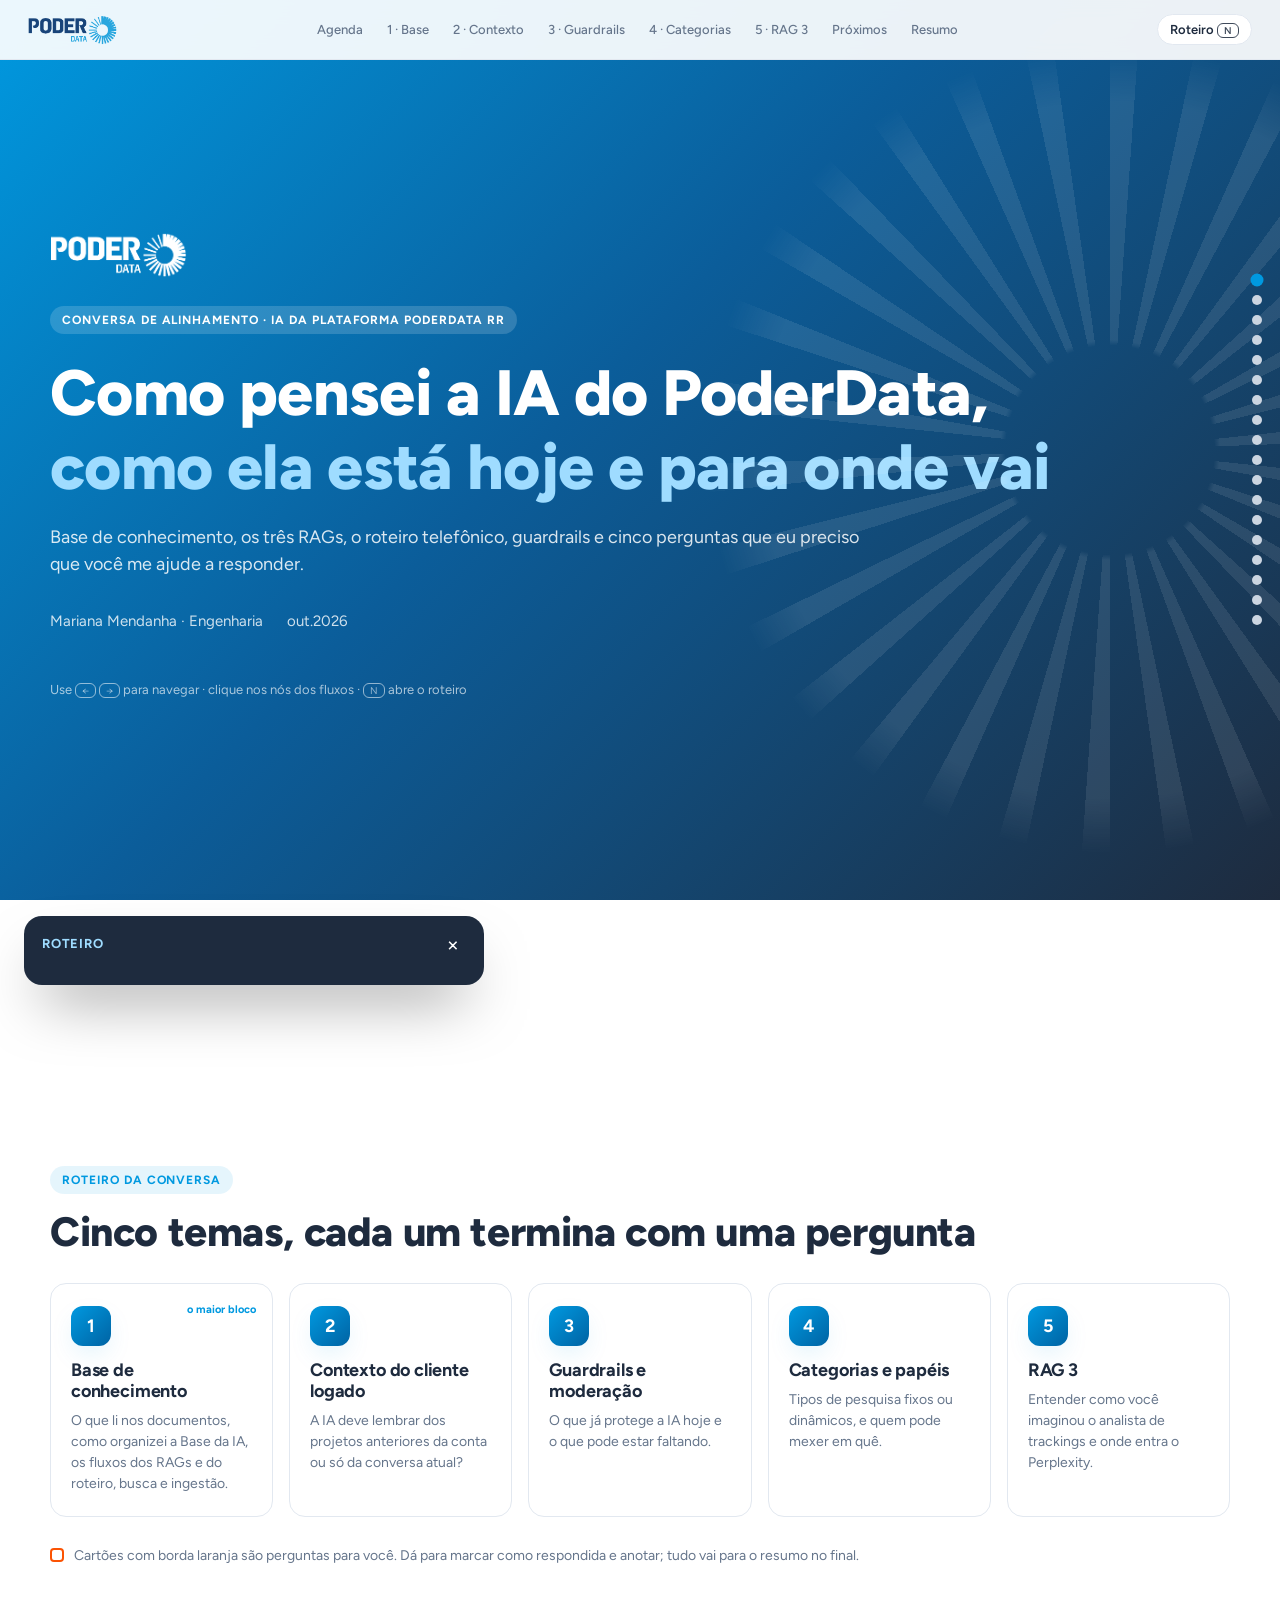
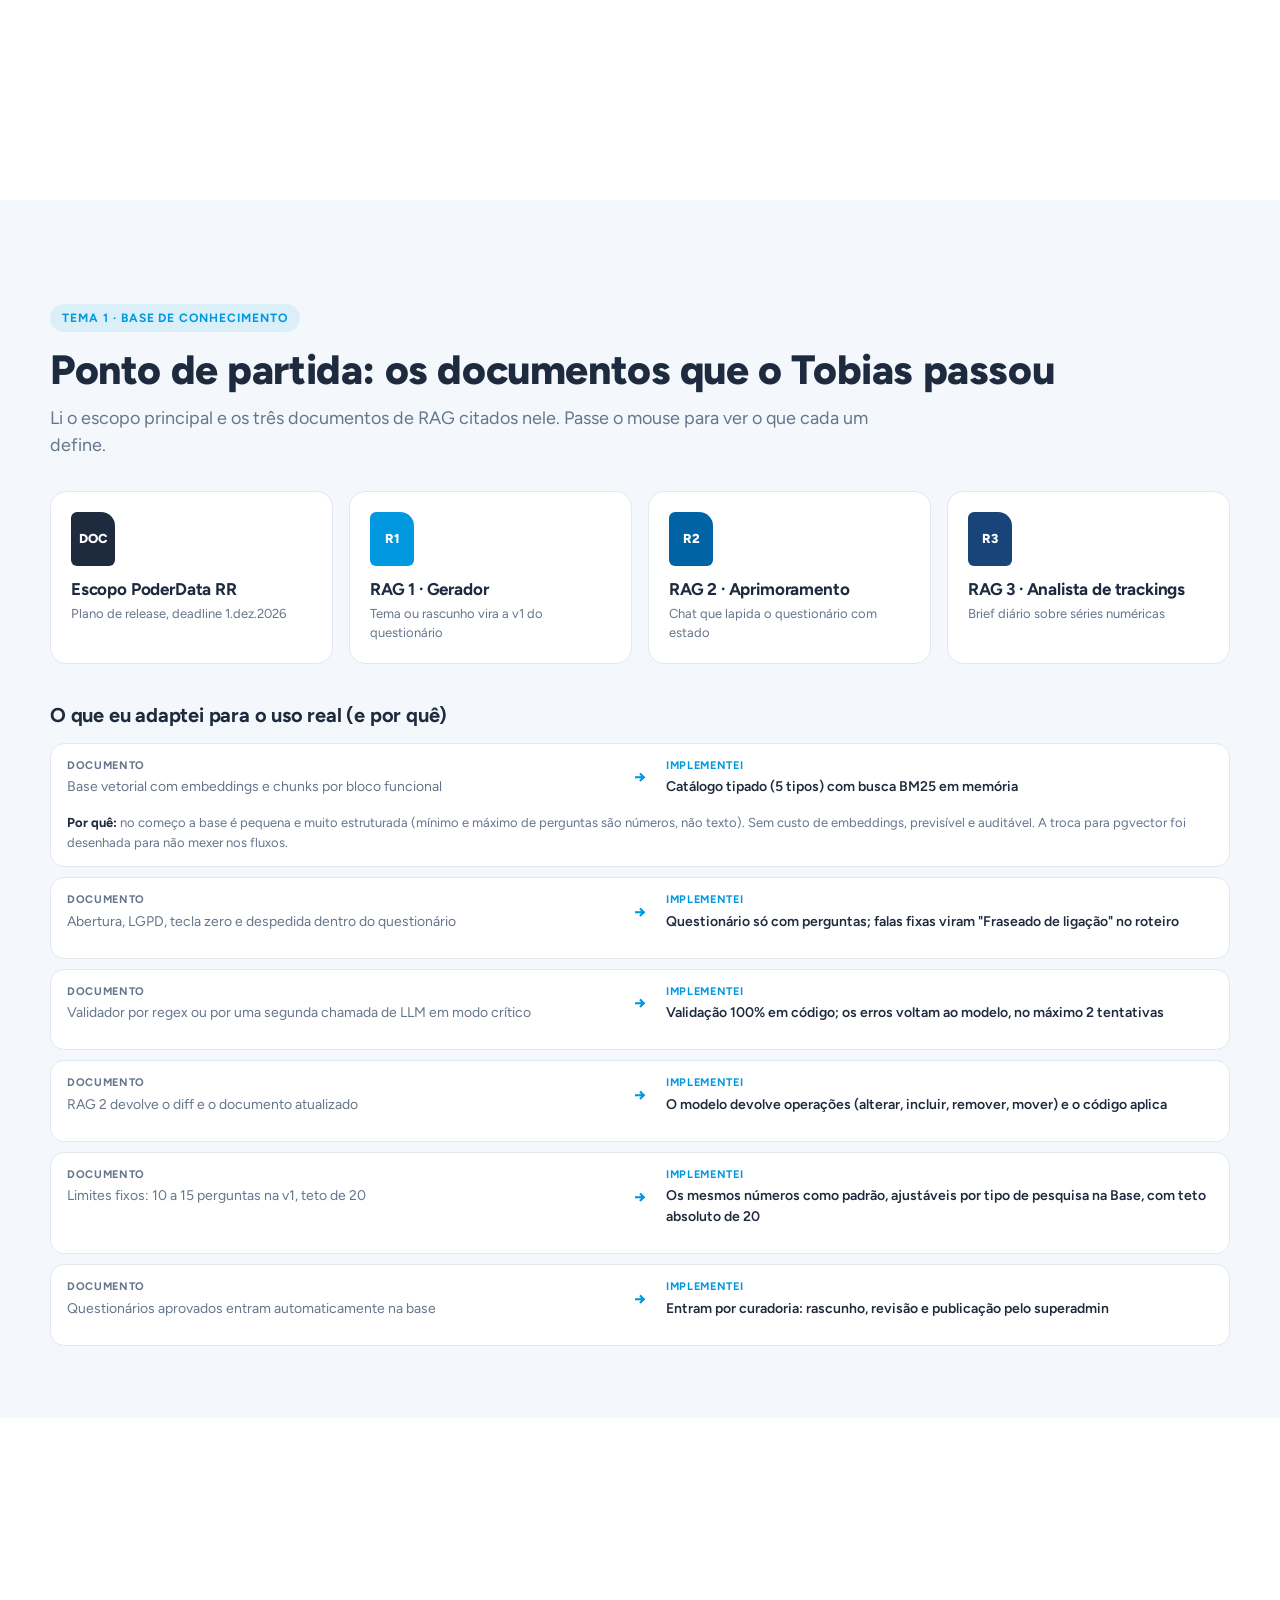
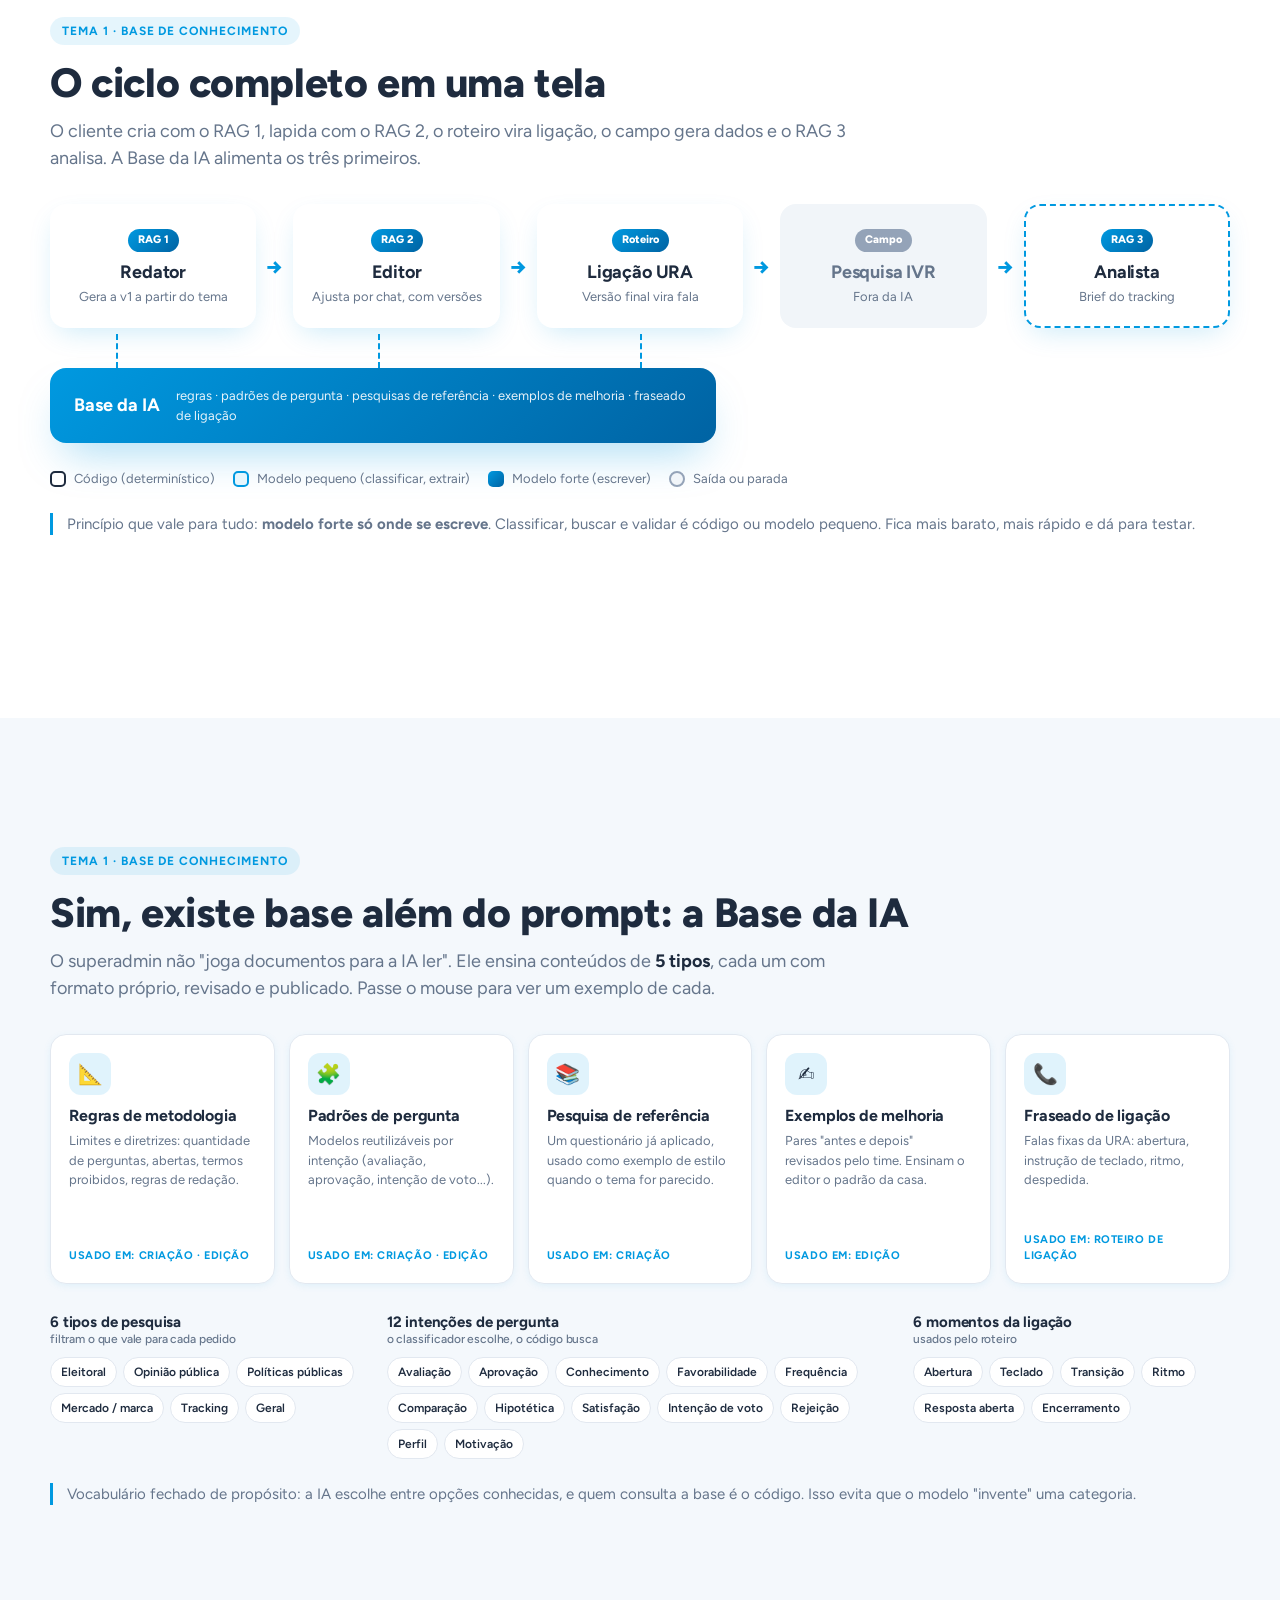
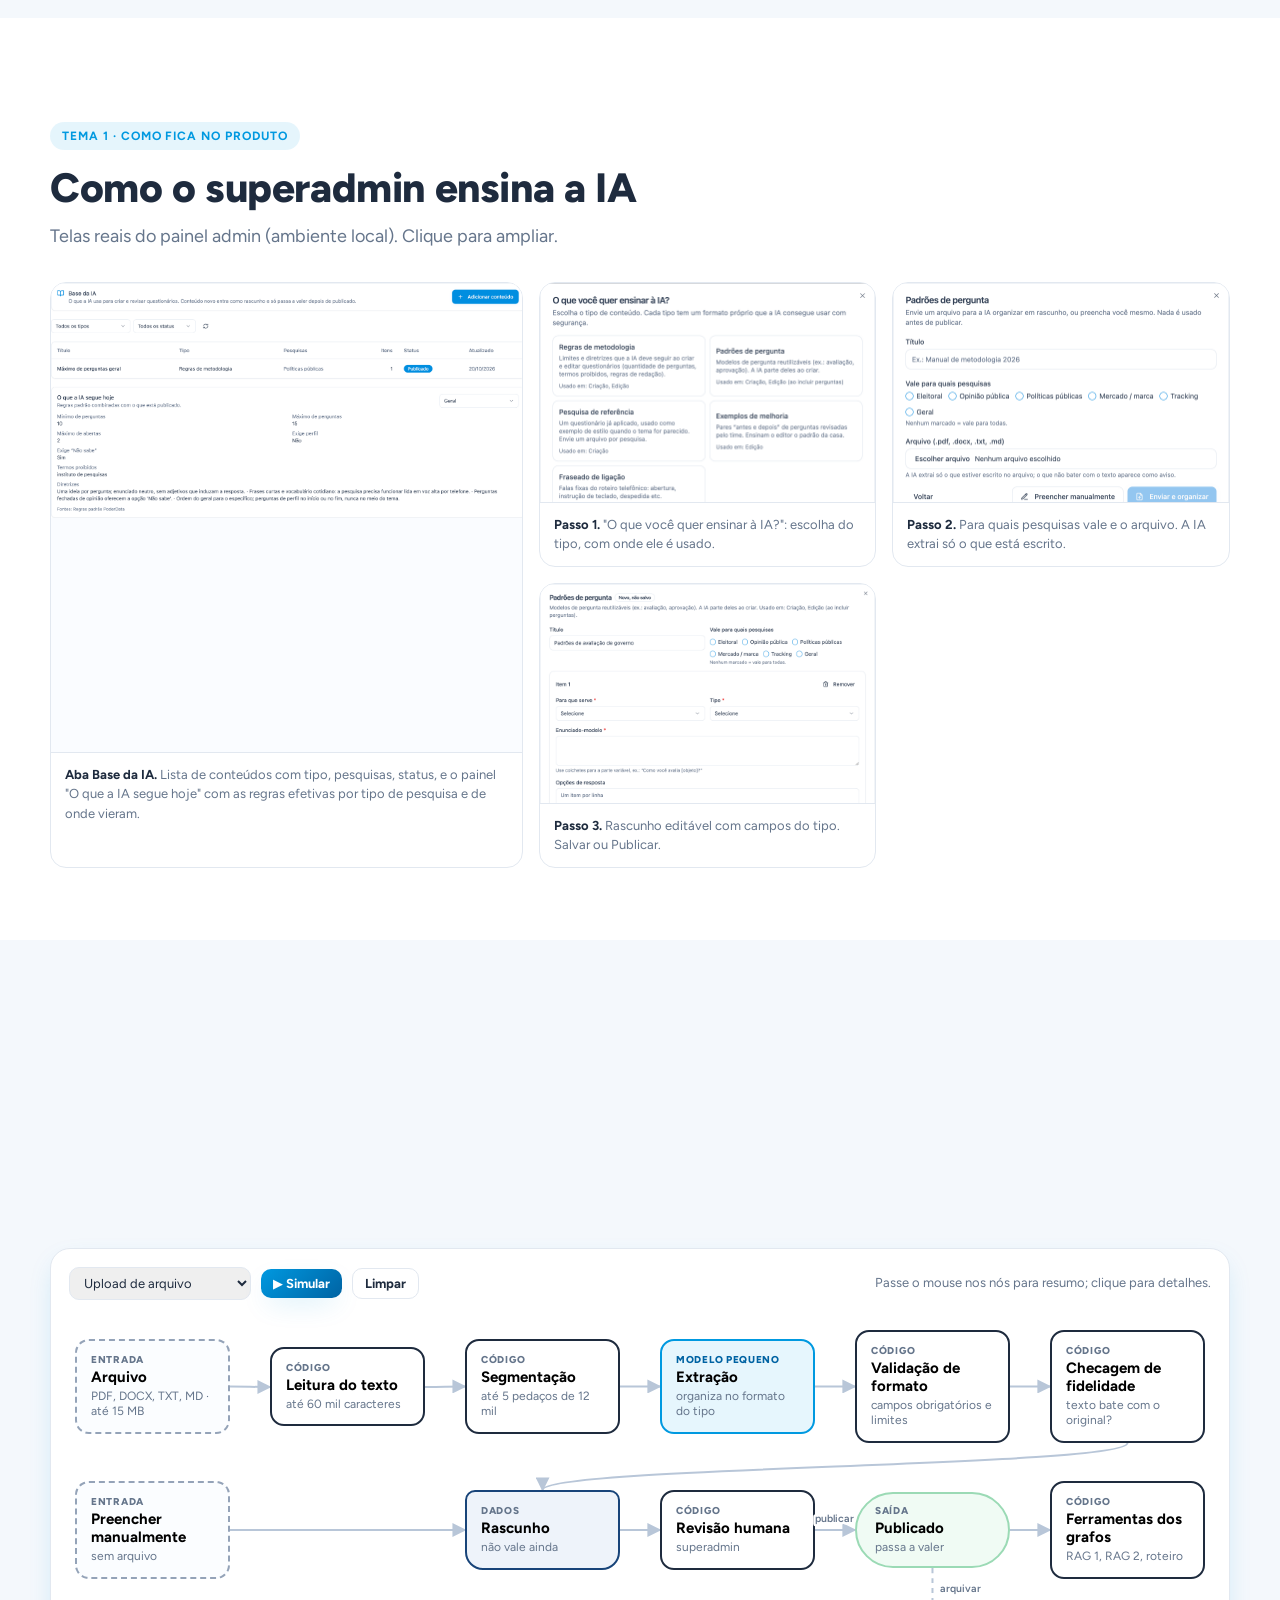
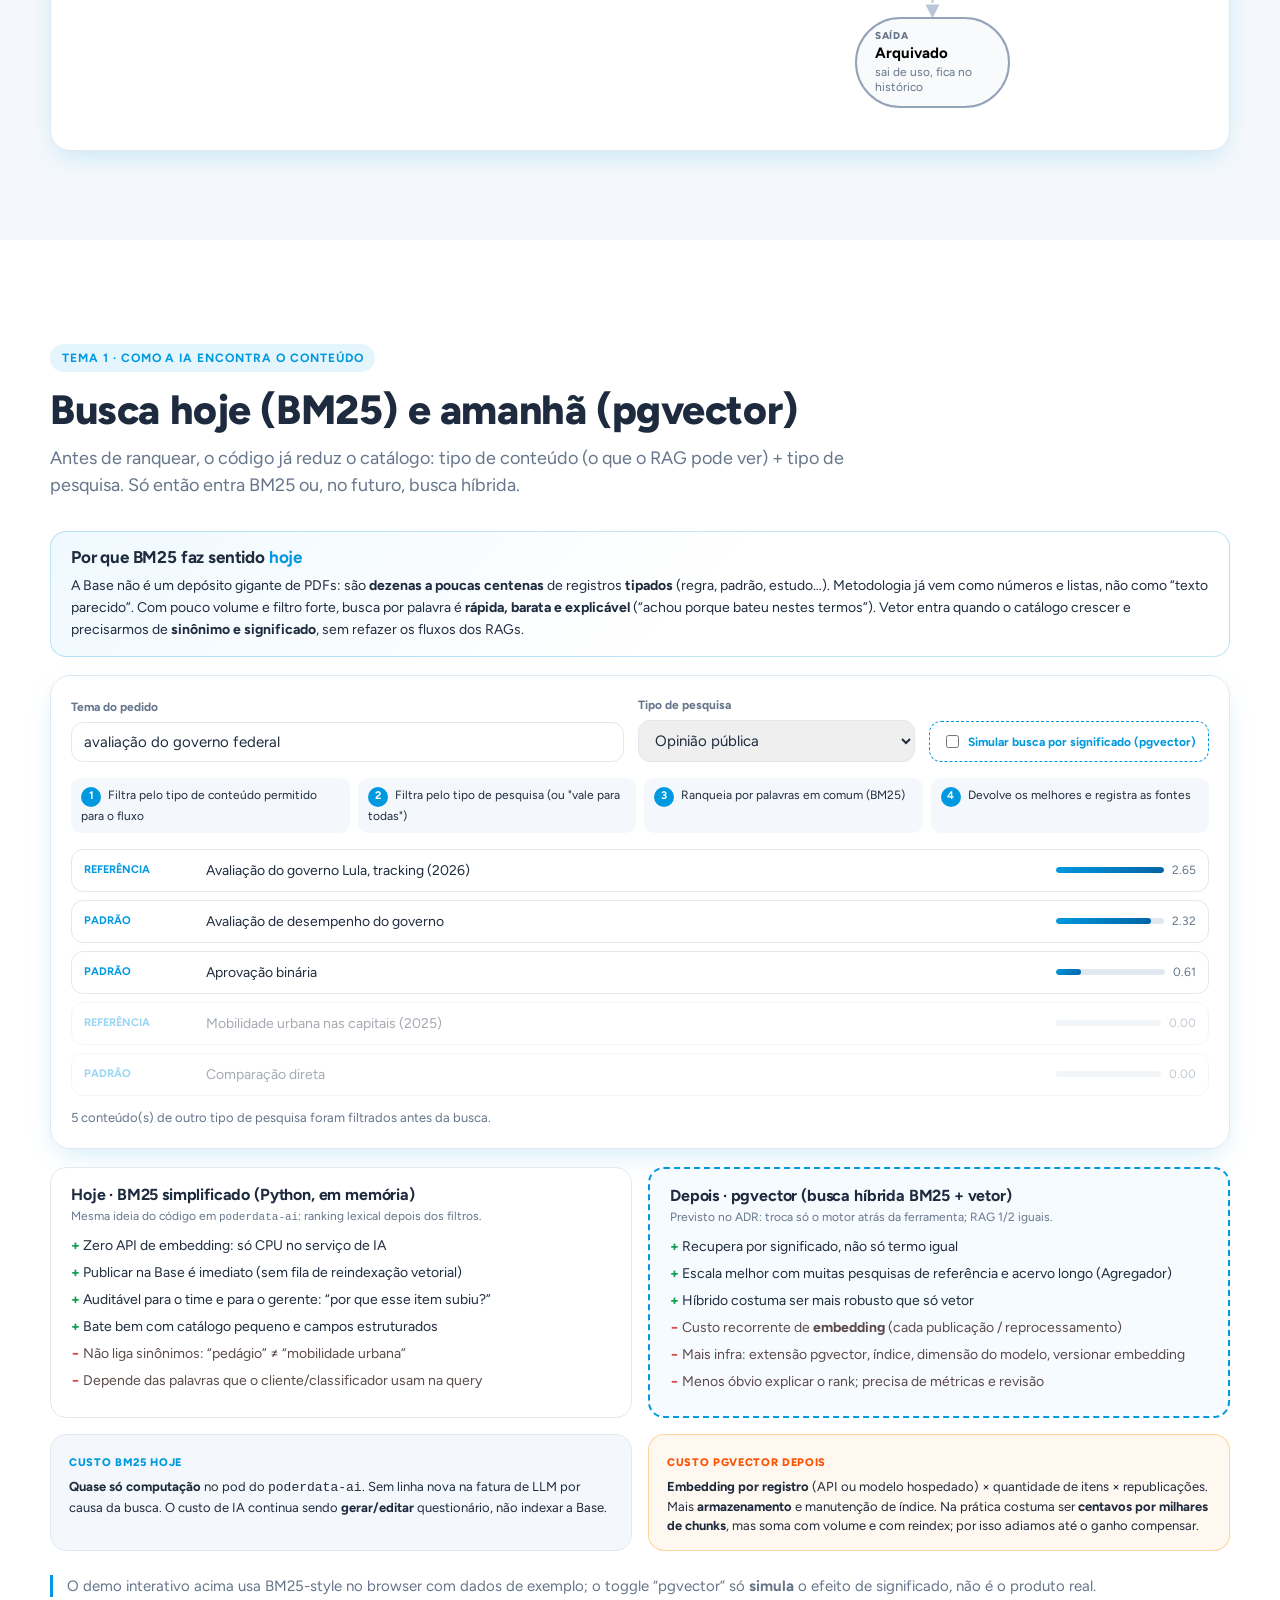
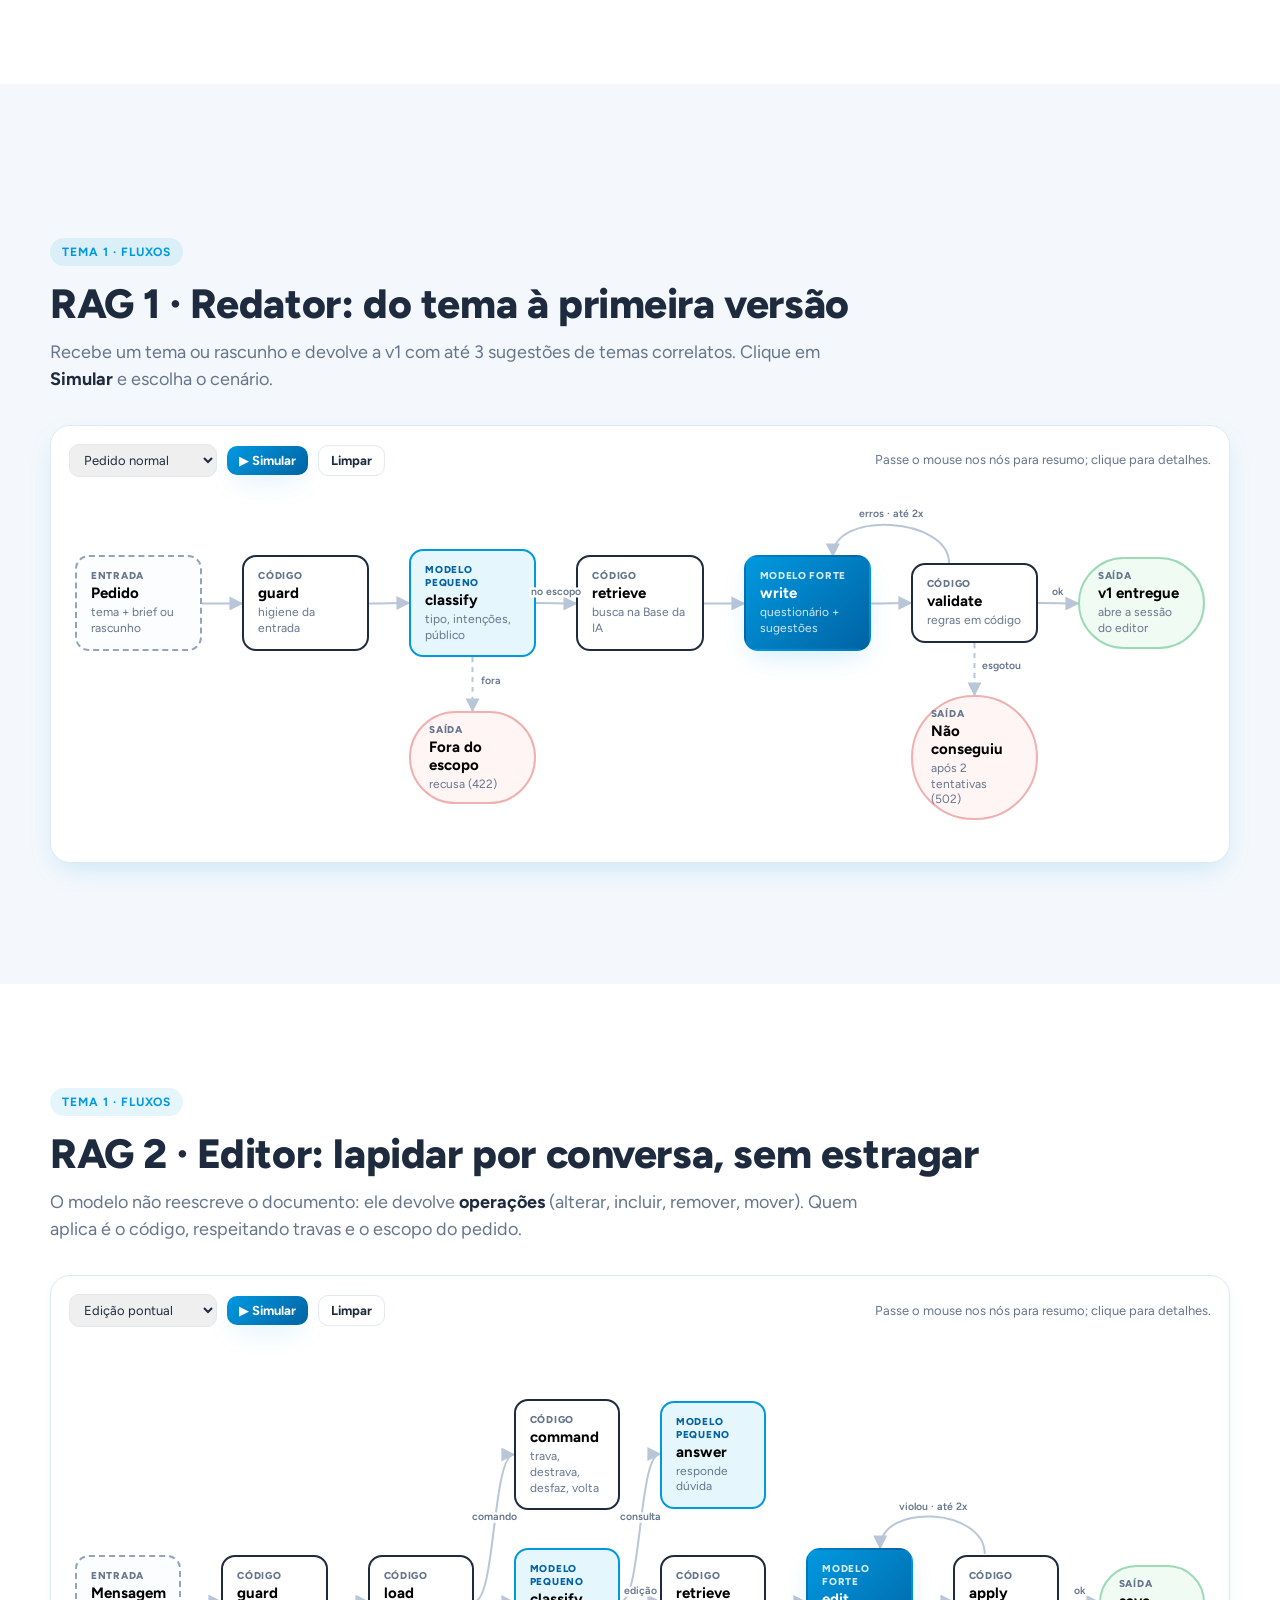
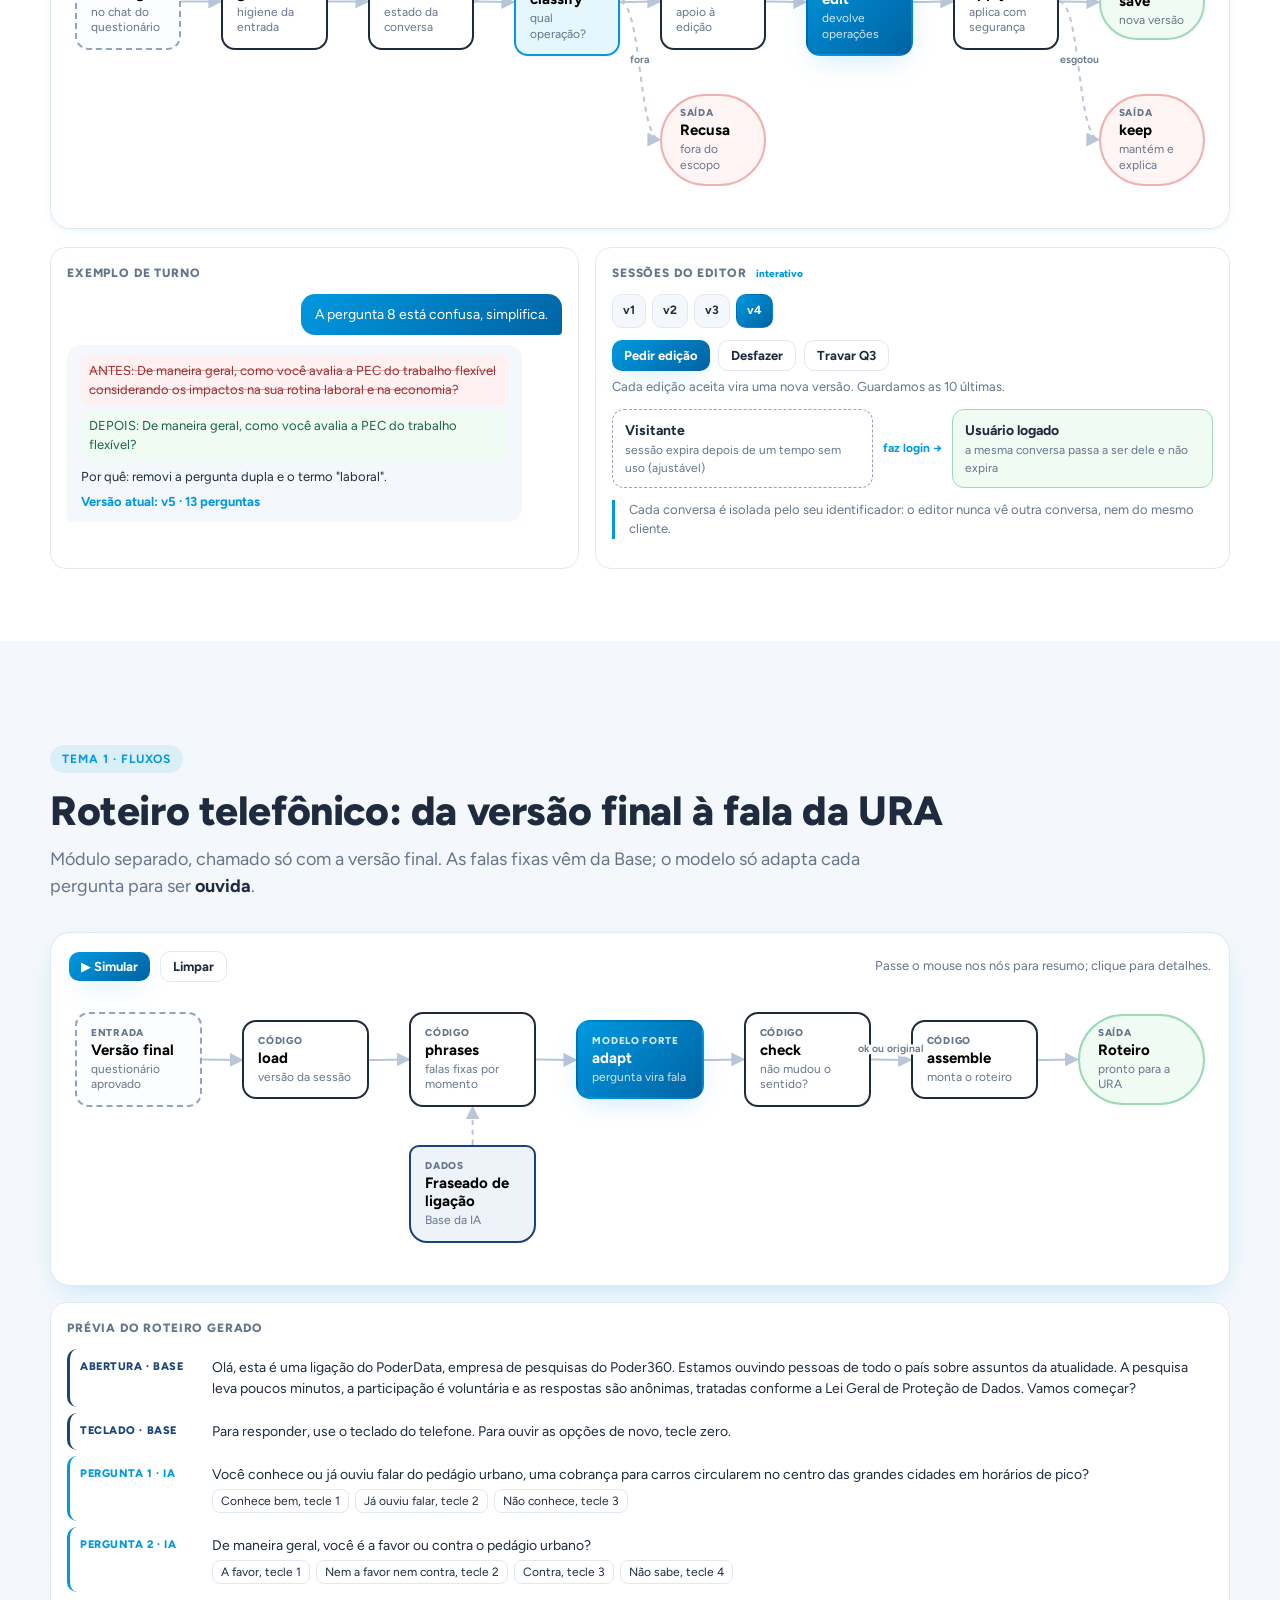
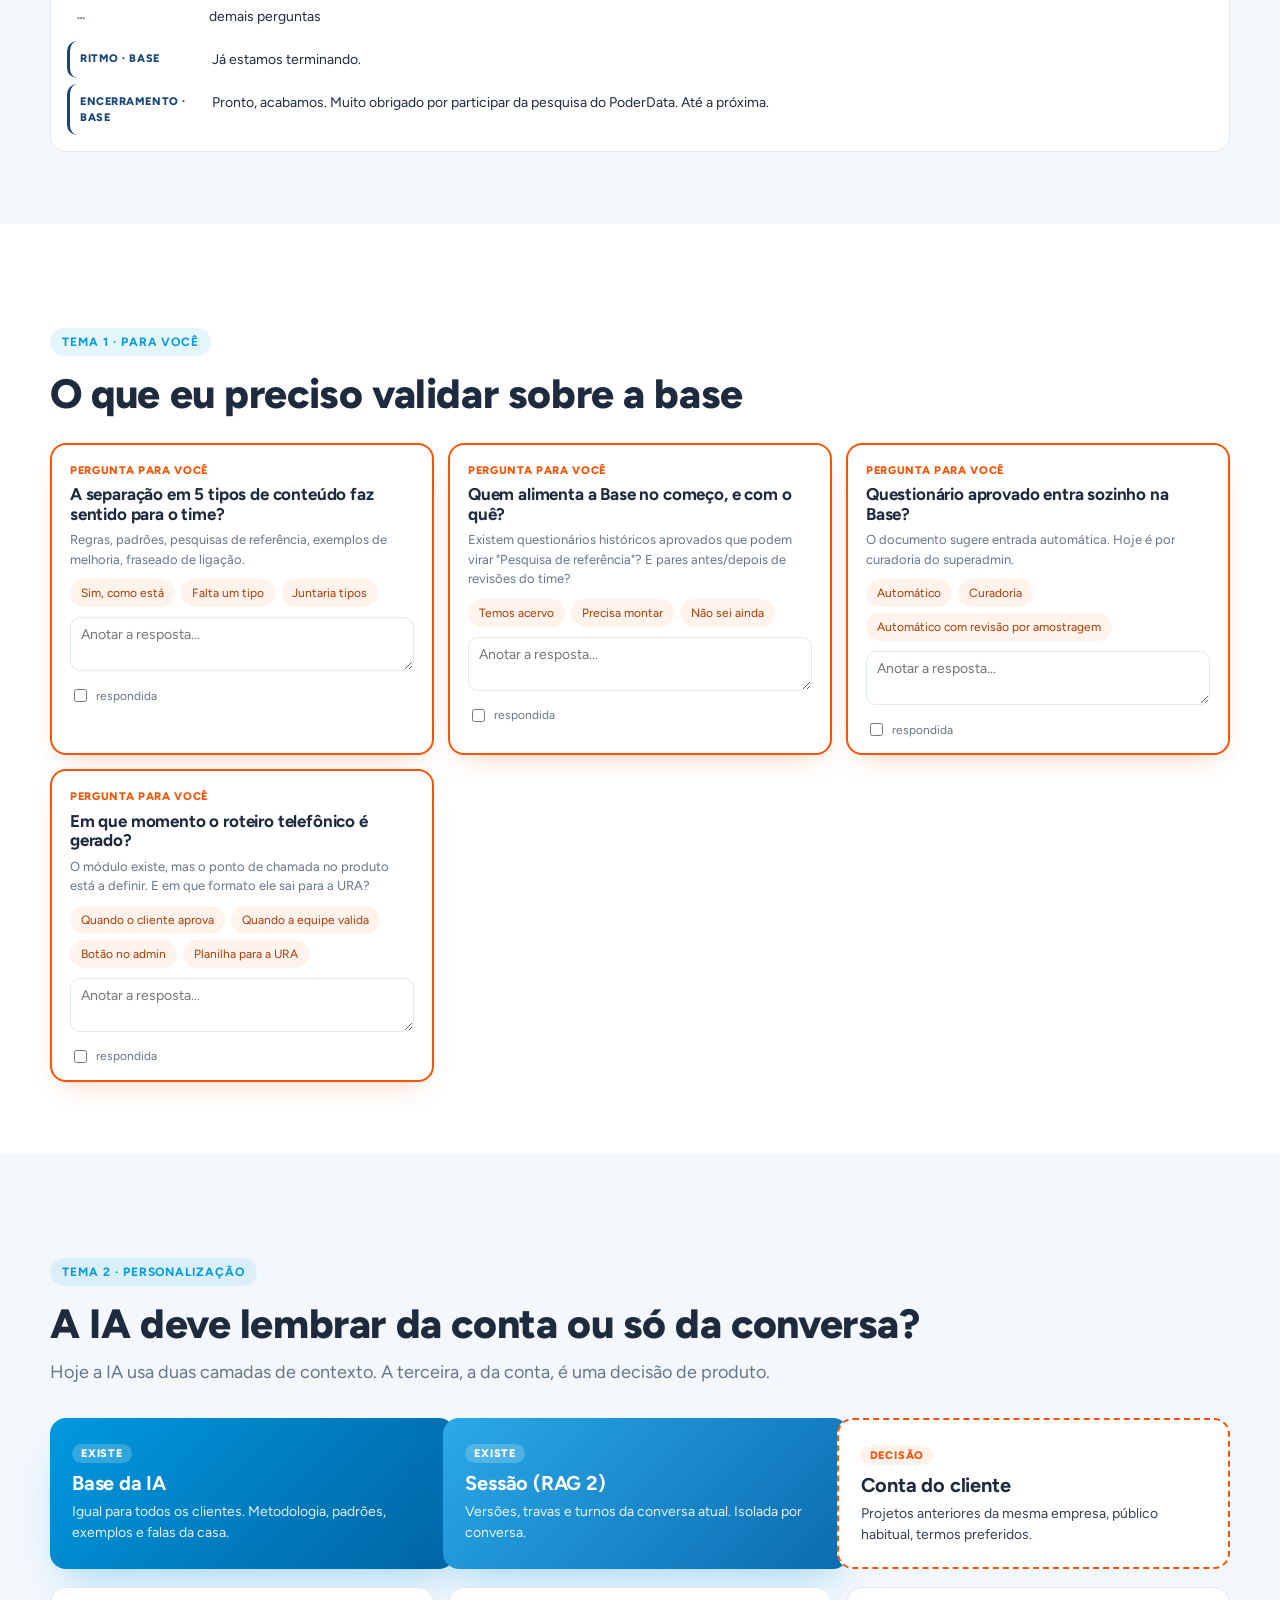
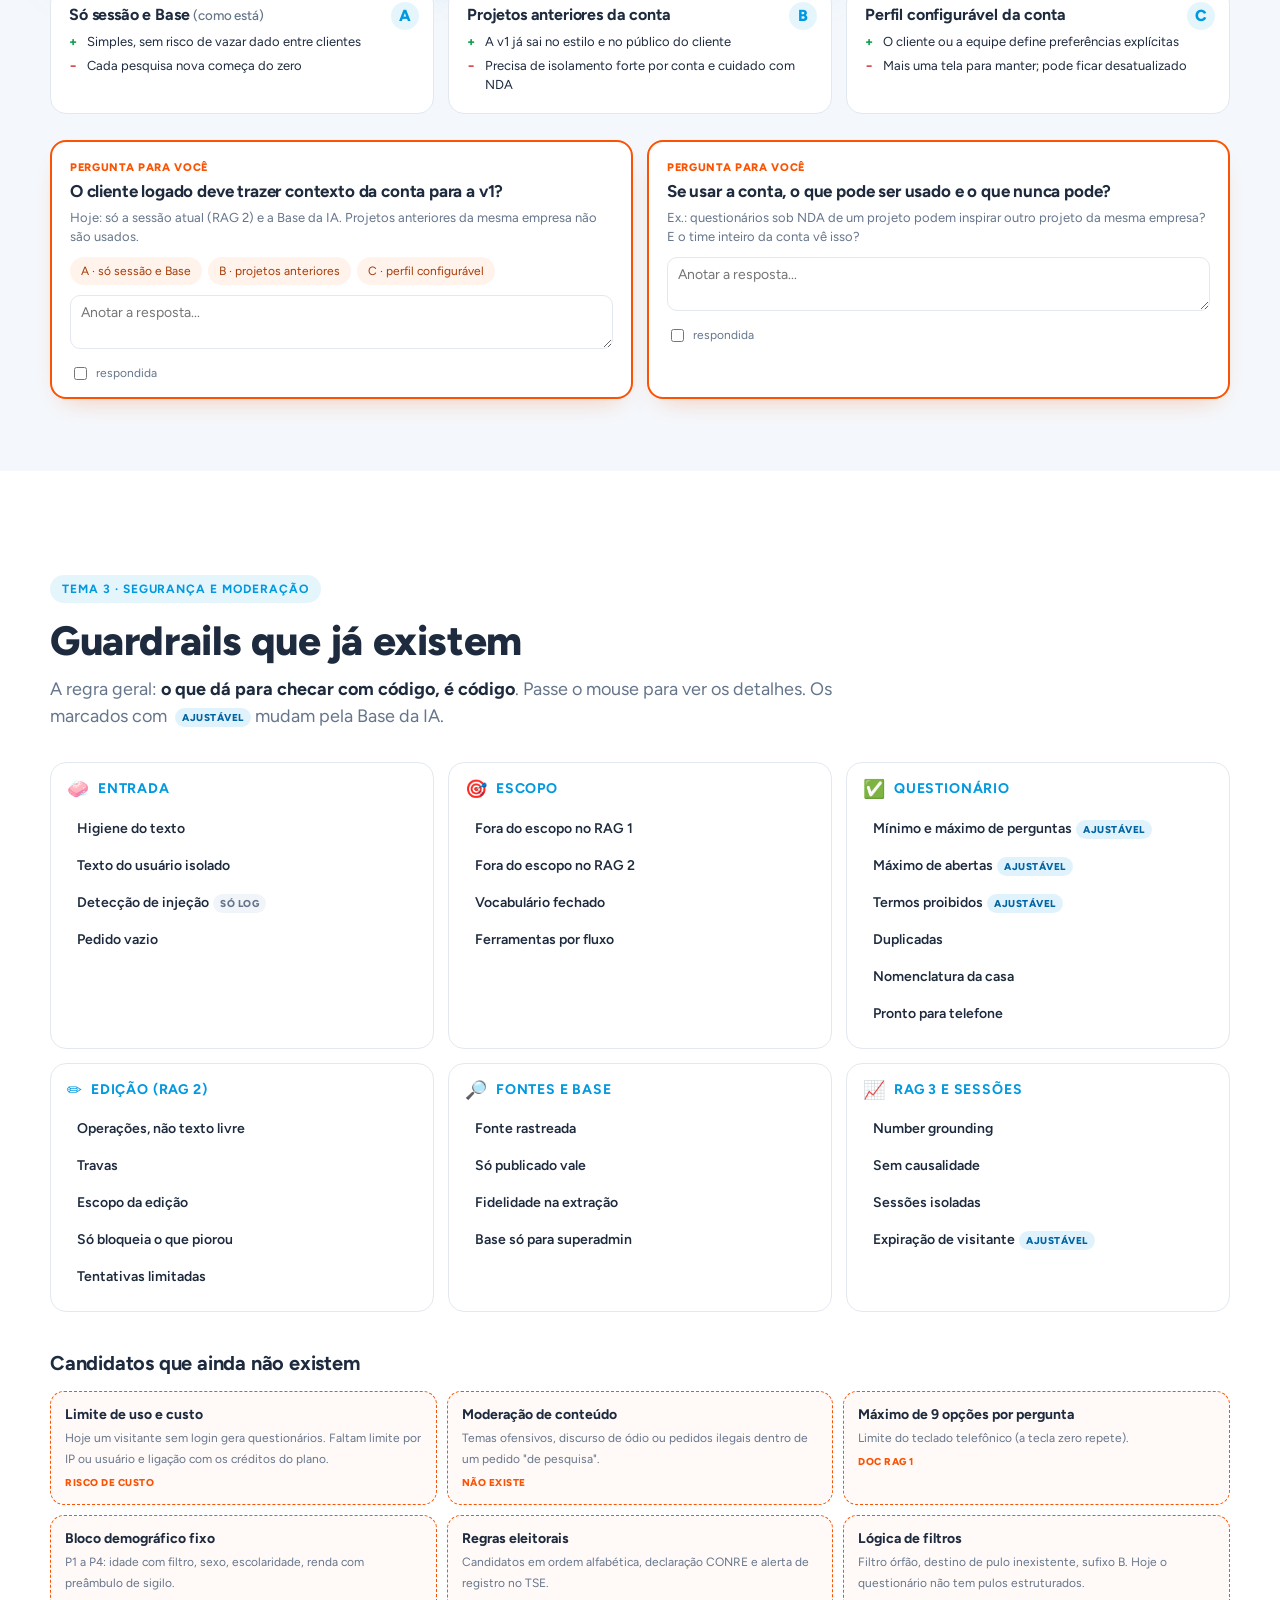
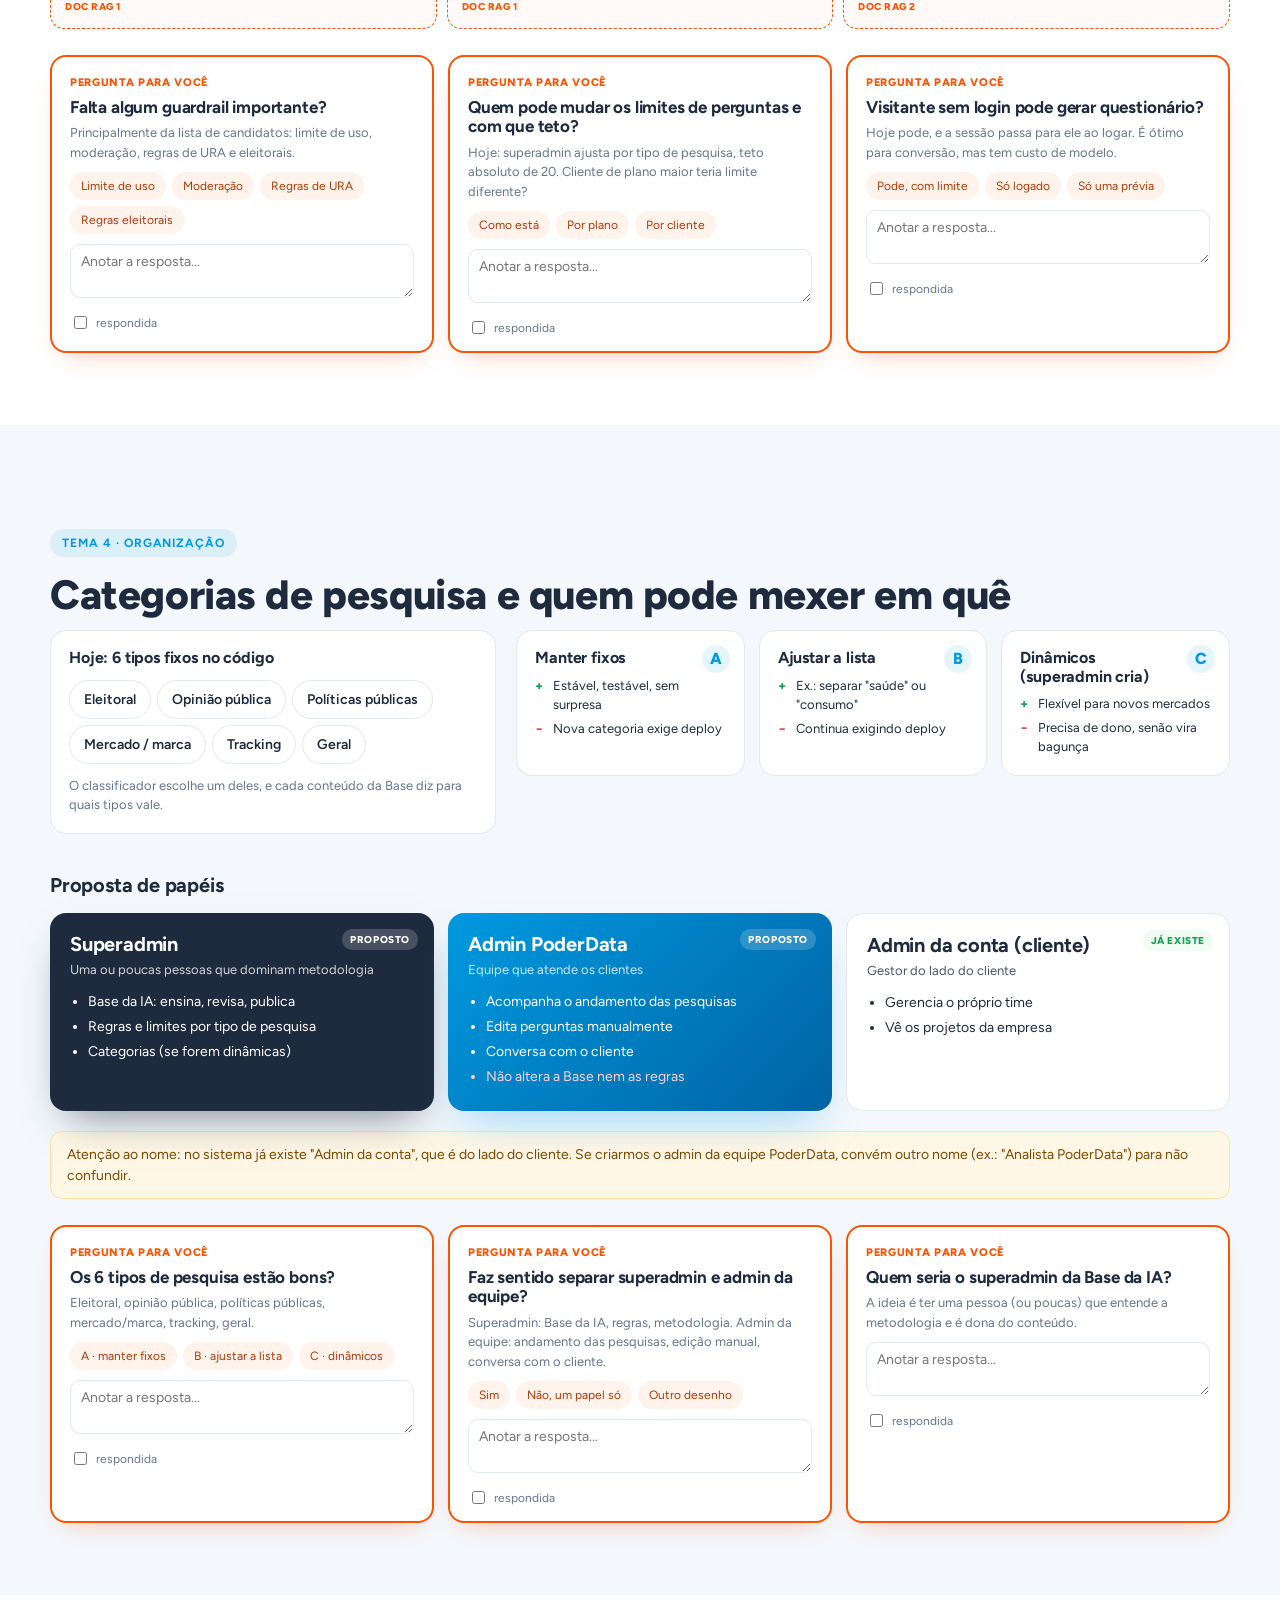
==== commit c7a6025a: "adding share answers buttons" ====
--- a/index.html
+++ b/index.html
@@ -559,11 +559,19 @@
     <span class="eyebrow">Fechamento</span>
     <h2>Resumo das perguntas e anotações</h2>
     <p class="lead">Tudo o que foi anotado nos cartões aparece aqui. As anotações ficam salvas neste navegador.</p>
+    <label class="summary-sender">
+      <span>Seu nome</span>
+      <input id="participantName" type="text" maxlength="120" placeholder="Para identificar quem enviou as respostas" autocomplete="name" />
+    </label>
     <div class="summary" id="summary"></div>
     <div class="summary-actions">
-      <button class="btn" id="copyNotes">Copiar anotações</button>
-      <button class="btn ghost" id="clearNotes">Limpar</button>
-    </div>
+      <button type="button" class="btn" id="copyNotes">Copiar anotações</button>
+      <button type="button" class="btn" id="shareNotes">Compartilhar</button>
+      <button type="button" class="btn ghost" id="emailNotes">E-mail para Mariana</button>
+      <button type="button" class="btn ghost" id="telegramNotes">Telegram</button>
+      <button type="button" class="btn ghost" id="clearNotes">Limpar</button>
+    </div>
+    <p class="hint summary-share-hint">E-mail abre <b>mariana.mendanha@poder360.com.br</b> com o texto pronto. Telegram abre o chat com <b>@MariMendanha</b> e as respostas já no campo de mensagem — é só tocar em enviar.</p>
   </div>
   <aside class="notes">
     <p>Repassar as respostas em voz alta para confirmar o entendimento e combinar quem decide o que ficou em aberto.</p>
--- a/styles.css
+++ b/styles.css
@@ -585,7 +585,17 @@
 .sum-item.done .chk { background: var(--green); border-color: var(--green); }
 .sum-item .sum-note { display: block; color: var(--gray); font-size: 13px; margin-top: 2px; white-space: pre-wrap; }
 .sum-item .sum-note:empty::before { content: "sem anotação"; font-style: italic; opacity: 0.6; }
-.summary-actions { display: flex; gap: 10px; margin-top: 18px; }
+.summary-sender {
+  display: grid; gap: 6px; max-width: 420px; margin-bottom: 16px;
+  font-size: 12px; font-weight: 700; color: var(--gray);
+}
+.summary-sender input {
+  font-family: inherit; font-size: 15px; font-weight: 400; padding: 10px 12px;
+  border-radius: 12px; border: 1px solid var(--line); color: var(--navy);
+}
+.summary-sender input:focus { outline: 2px solid rgba(0, 153, 224, 0.35); border-color: var(--blue); }
+.summary-actions { display: flex; flex-wrap: wrap; gap: 10px; margin-top: 18px; }
+.summary-share-hint { margin-top: 14px; font-size: 13px; max-width: 52rem; }
 
 /* ---------- notas ---------- */
 .notes { display: none; }
